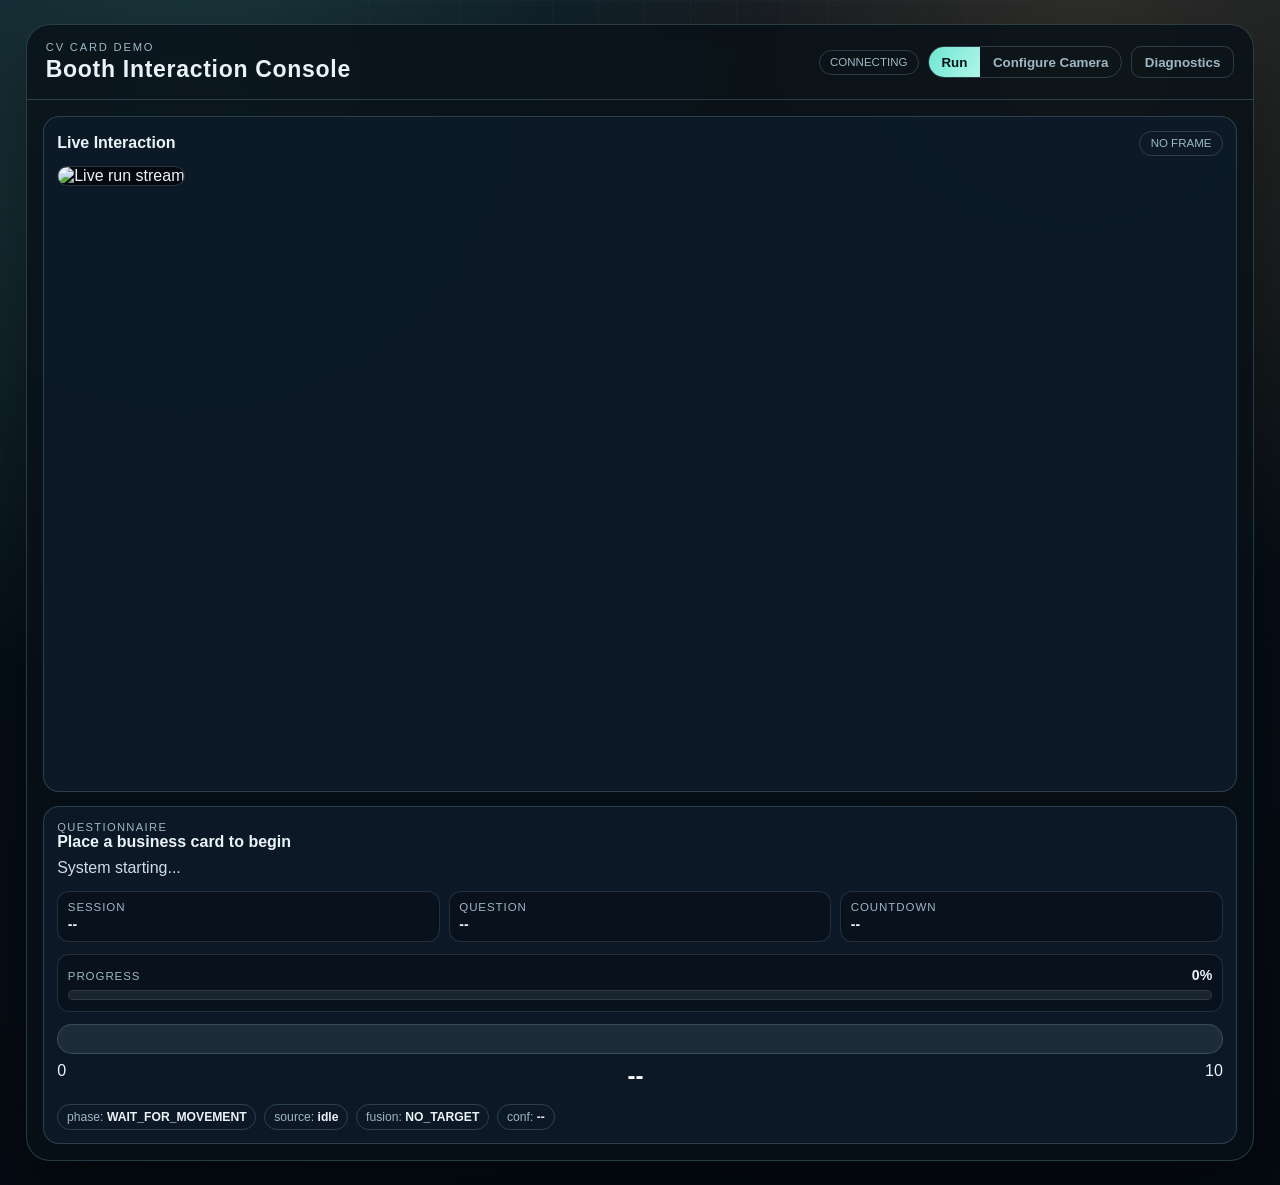
==== app/web/index.html @ 195da41e "Fix booth UI live streams" ====
<!DOCTYPE html>
<html lang="en">
<head>
  <meta charset="UTF-8" />
  <meta name="viewport" content="width=device-width, initial-scale=1.0" />
  <title>CV Card Demo</title>
  <link rel="stylesheet" href="styles.css" />
</head>
<body>
  <div class="atmo-grid"></div>
  <div class="shell">
    <header class="app-header">
      <div>
        <p class="eyebrow">CV Card Demo</p>
        <h1>Booth Interaction Console</h1>
      </div>
      <div class="header-actions">
        <div class="header-status" id="connection-pill">CONNECTING</div>
        <div class="mode-toggle" role="group" aria-label="Runtime mode">
          <button id="mode-run" class="mode-btn active" type="button">Run</button>
          <button id="mode-configure" class="mode-btn" type="button">Configure Camera</button>
        </div>
        <button id="toggle-diagnostics" class="diag-btn" type="button">Diagnostics</button>
      </div>
    </header>

    <main class="main-shell">
      <section id="run-view" class="panel run-layout">
        <article class="live-card">
          <div class="panel-head">
            <h2>Live Interaction</h2>
            <span id="run-frame-age" class="age-pill">no frame</span>
          </div>
          <div class="live-wrap">
            <img id="run-live-image" class="live-image" alt="Live run stream" />
            <div id="run-countdown-overlay" class="countdown-overlay hidden">
              <div id="run-countdown-value" class="countdown-value">--</div>
              <p id="run-countdown-title">Hold still</p>
            </div>
          </div>
        </article>

        <article class="question-card">
          <p class="section-label">Questionnaire</p>
          <h3 id="run-question-label">Place a business card to begin</h3>
          <p id="run-message" class="status-line">System starting...</p>

          <div class="session-meta">
            <div class="meta-item">
              <span>Session</span>
              <strong id="run-session-id">--</strong>
            </div>
            <div class="meta-item">
              <span>Question</span>
              <strong id="run-question-progress">--</strong>
            </div>
            <div class="meta-item">
              <span>Countdown</span>
              <strong id="run-countdown-inline">--</strong>
            </div>
          </div>

          <div class="question-progress">
            <div class="question-progress-head">
              <span>Progress</span>
              <strong id="run-progress-label">0%</strong>
            </div>
            <div class="question-progress-track">
              <div id="run-progress-fill" class="question-progress-fill"></div>
            </div>
          </div>

          <div class="score-meter">
            <div id="run-meter-fill" class="score-meter-fill"></div>
          </div>
          <div class="meter-scale">
            <span id="run-min-label">0</span>
            <span id="run-score-value">--</span>
            <span id="run-max-label">10</span>
          </div>

          <div class="pill-row">
            <span class="pill">phase: <strong id="pill-phase">WAIT_FOR_MOVEMENT</strong></span>
            <span class="pill">source: <strong id="pill-source">idle</strong></span>
            <span class="pill">fusion: <strong id="pill-fusion">NO_TARGET</strong></span>
            <span class="pill">conf: <strong id="pill-confidence">--</strong></span>
          </div>
        </article>
      </section>

      <section id="configure-view" class="panel configure-layout hidden">
        <article class="configure-controls">
          <div class="panel-head">
            <h2>Camera Settings</h2>
            <button id="refresh-camera-settings" class="btn ghost" type="button">Refresh</button>
          </div>
          <div id="camera-controls" class="controls-grid"></div>
          <div class="control-actions">
            <button id="apply-camera-settings" class="btn" type="button">Apply</button>
            <button id="restart-camera" class="btn warn" type="button">Restart Camera</button>
          </div>
          <p id="configure-result" class="result-line">No command sent yet.</p>
        </article>

        <article class="live-card">
          <div class="panel-head">
            <h2>Configure Preview</h2>
            <span id="configure-frame-age" class="age-pill">no frame</span>
          </div>
          <div class="live-wrap">
            <img id="configure-live-image" class="live-image" alt="Live configure stream" />
          </div>
        </article>
      </section>
    </main>

    <aside id="diagnostics-drawer" class="diagnostics hidden">
      <div id="diagnostics-summary" class="diagnostics-summary"></div>
      <ul id="diagnostics-timeline" class="diagnostics-timeline"></ul>
      <pre id="diagnostics-json" class="diagnostics-json"></pre>
    </aside>
  </div>
  <script type="module" src="app.js"></script>
</body>
</html>
---- app/web/styles.css ----
:root {
  --bg: #081017;
  --bg-soft: #0e1b29;
  --panel: rgba(8, 16, 23, 0.82);
  --panel-alt: rgba(14, 27, 41, 0.86);
  --line: rgba(137, 183, 199, 0.25);
  --text: #eaf3f8;
  --muted: #9db8c5;
  --accent: #6ee7d2;
  --accent-2: #f7be6d;
  --danger: #ff8e7a;
  --shadow: 0 28px 80px rgba(0, 0, 0, 0.48);
}

* {
  box-sizing: border-box;
}

body {
  margin: 0;
  min-height: 100vh;
  color: var(--text);
  font-family: "Sora", "Space Grotesk", "Aptos", "Segoe UI", sans-serif;
  background: radial-gradient(circle at 15% 10%, rgba(110, 231, 210, 0.18), transparent 38%),
    radial-gradient(circle at 85% 5%, rgba(247, 190, 109, 0.17), transparent 35%),
    linear-gradient(170deg, #0c1622, #061018 42%, #050b12);
}

.atmo-grid {
  position: fixed;
  inset: 0;
  pointer-events: none;
  background-image: linear-gradient(rgba(157, 184, 197, 0.05) 1px, transparent 1px),
    linear-gradient(90deg, rgba(157, 184, 197, 0.05) 1px, transparent 1px);
  background-size: 46px 46px;
  mask-image: radial-gradient(circle at center, black 35%, transparent 100%);
}

.shell {
  width: min(1460px, 96vw);
  margin: 1.5rem auto;
  border-radius: 24px;
  border: 1px solid var(--line);
  background: var(--panel);
  box-shadow: var(--shadow);
  backdrop-filter: blur(10px);
  overflow: hidden;
}

.app-header {
  display: flex;
  justify-content: space-between;
  align-items: center;
  gap: 1rem;
  padding: 1rem 1.2rem;
  border-bottom: 1px solid var(--line);
}

.eyebrow {
  margin: 0;
  text-transform: uppercase;
  letter-spacing: 0.16em;
  color: var(--muted);
  font-size: 0.7rem;
}

h1 {
  margin: 0.2rem 0 0;
  font-size: clamp(1.1rem, 1.8vw, 1.8rem);
  letter-spacing: 0.03em;
}

.header-actions {
  display: flex;
  align-items: center;
  gap: 0.55rem;
  flex-wrap: wrap;
  justify-content: flex-end;
}

.header-status,
.age-pill {
  padding: 0.35rem 0.65rem;
  border-radius: 999px;
  border: 1px solid var(--line);
  font-size: 0.72rem;
  color: var(--muted);
  text-transform: uppercase;
}

.header-status.ok {
  color: #95f4d9;
  border-color: rgba(110, 231, 210, 0.6);
  background: rgba(14, 57, 49, 0.45);
}

.header-status.warn {
  color: #ffd79c;
  border-color: rgba(247, 190, 109, 0.6);
  background: rgba(77, 54, 16, 0.4);
}

.header-status.error {
  color: #ffc0b3;
  border-color: rgba(255, 142, 122, 0.7);
  background: rgba(87, 28, 20, 0.42);
}

.age-pill.stale {
  color: var(--danger);
  border-color: rgba(255, 142, 122, 0.55);
}

.mode-toggle {
  display: flex;
  border: 1px solid var(--line);
  border-radius: 999px;
  overflow: hidden;
}

.mode-btn,
.diag-btn,
.btn {
  appearance: none;
  border: 0;
  background: transparent;
  color: var(--muted);
  cursor: pointer;
  padding: 0.45rem 0.8rem;
  font-weight: 600;
}

.mode-btn.active {
  color: #001018;
  background: linear-gradient(120deg, var(--accent), #b1f4e9);
}

.diag-btn,
.btn.ghost {
  border: 1px solid var(--line);
  border-radius: 10px;
}

.diag-btn.active {
  color: #04212a;
  border-color: rgba(110, 231, 210, 0.7);
  background: linear-gradient(130deg, rgba(110, 231, 210, 0.9), rgba(177, 244, 233, 0.95));
}

.btn {
  border-radius: 10px;
  border: 1px solid rgba(110, 231, 210, 0.4);
  background: linear-gradient(130deg, rgba(110, 231, 210, 0.3), rgba(247, 190, 109, 0.25));
  color: var(--text);
}

.btn.warn {
  border-color: rgba(255, 142, 122, 0.45);
  background: linear-gradient(130deg, rgba(255, 142, 122, 0.35), rgba(247, 190, 109, 0.18));
}

.main-shell {
  padding: 1rem;
}

.panel {
  display: block;
}

.run-layout {
  display: grid;
  grid-template-rows: minmax(420px, 2fr) minmax(220px, 1fr);
  gap: 0.9rem;
}

.configure-layout {
  display: grid;
  grid-template-columns: minmax(300px, 1fr) minmax(520px, 2fr);
  gap: 0.9rem;
}

.live-card,
.question-card,
.configure-controls {
  border: 1px solid var(--line);
  border-radius: 16px;
  background: var(--panel-alt);
  padding: 0.85rem;
}

.panel-head {
  display: flex;
  justify-content: space-between;
  align-items: center;
  gap: 0.5rem;
  margin-bottom: 0.6rem;
}

h2,
h3 {
  margin: 0;
  font-size: 1rem;
}

.live-wrap {
  position: relative;
  width: 100%;
  height: calc(100% - 36px);
  min-height: 300px;
}

.live-image {
  width: 100%;
  height: 100%;
  object-fit: cover;
  border-radius: 12px;
  border: 1px solid rgba(157, 184, 197, 0.25);
  background: #03090e;
}

.countdown-overlay {
  position: absolute;
  inset: 0;
  display: grid;
  place-content: center;
  gap: 0.3rem;
  text-align: center;
  background: radial-gradient(circle, rgba(110, 231, 210, 0.2), rgba(8, 16, 23, 0.65));
}

.countdown-value {
  font-size: clamp(2.2rem, 6vw, 5rem);
  font-weight: 700;
  letter-spacing: 0.06em;
  color: var(--accent-2);
  animation: pulse 0.9s ease-in-out infinite;
}

.section-label {
  margin: 0;
  color: var(--muted);
  text-transform: uppercase;
  letter-spacing: 0.12em;
  font-size: 0.7rem;
}

.status-line {
  margin: 0.5rem 0 0.9rem;
  color: #cfdee8;
}

.session-meta {
  display: grid;
  grid-template-columns: repeat(3, minmax(0, 1fr));
  gap: 0.55rem;
  margin-bottom: 0.75rem;
}

.meta-item,
.question-progress {
  border: 1px solid rgba(157, 184, 197, 0.18);
  border-radius: 12px;
  background: rgba(5, 11, 18, 0.42);
}

.meta-item {
  padding: 0.55rem 0.6rem;
  min-width: 0;
}

.meta-item span,
.question-progress-head span {
  display: block;
  color: var(--muted);
  font-size: 0.72rem;
  text-transform: uppercase;
  letter-spacing: 0.08em;
}

.meta-item strong,
.question-progress-head strong {
  display: block;
  margin-top: 0.2rem;
  font-size: 0.88rem;
  color: var(--text);
  overflow: hidden;
  text-overflow: ellipsis;
}

.question-progress {
  padding: 0.55rem 0.6rem 0.65rem;
  margin-bottom: 0.8rem;
}

.question-progress-head {
  display: flex;
  justify-content: space-between;
  gap: 0.5rem;
  align-items: baseline;
}

.question-progress-track {
  margin-top: 0.45rem;
  height: 10px;
  border-radius: 999px;
  overflow: hidden;
  background: rgba(157, 184, 197, 0.12);
  border: 1px solid rgba(157, 184, 197, 0.15);
}

.question-progress-fill {
  width: 0;
  height: 100%;
  background: linear-gradient(90deg, var(--accent-2), var(--accent));
  transition: width 160ms linear;
}

.score-meter {
  height: 30px;
  border-radius: 999px;
  overflow: hidden;
  border: 1px solid var(--line);
  background: rgba(157, 184, 197, 0.12);
}

.score-meter-fill {
  width: 0;
  height: 100%;
  background: linear-gradient(90deg, var(--accent), var(--accent-2));
  transition: width 120ms linear;
}

.meter-scale {
  display: flex;
  justify-content: space-between;
  margin-top: 0.45rem;
}

.meter-scale span:nth-child(2) {
  font-size: 1.5rem;
  font-weight: 700;
  color: #fff;
}

.pill-row {
  margin-top: 0.9rem;
  display: flex;
  gap: 0.5rem;
  flex-wrap: wrap;
}

.pill {
  border: 1px solid var(--line);
  border-radius: 999px;
  padding: 0.3rem 0.55rem;
  font-size: 0.76rem;
  color: var(--muted);
}

.pill strong {
  color: var(--text);
}

.controls-grid {
  display: grid;
  gap: 0.7rem;
  max-height: 52vh;
  overflow: auto;
  padding-right: 0.2rem;
}

.control-row {
  border: 1px solid var(--line);
  border-radius: 10px;
  padding: 0.55rem;
  background: rgba(5, 11, 18, 0.45);
}

.control-row-top,
.control-row-foot {
  display: flex;
  justify-content: space-between;
  font-size: 0.82rem;
}

.control-row-foot {
  color: var(--muted);
  margin-top: 0.3rem;
}

.control-row input[type="range"] {
  width: 100%;
  margin-top: 0.45rem;
}

.control-actions {
  margin-top: 0.8rem;
  display: flex;
  gap: 0.5rem;
  flex-wrap: wrap;
}

.result-line {
  margin: 0.75rem 0 0;
  color: var(--muted);
}

.diagnostics {
  border-top: 1px solid var(--line);
  background: rgba(3, 8, 13, 0.9);
  padding: 0.8rem;
  display: grid;
  gap: 0.65rem;
}

.diagnostics-summary {
  display: flex;
  gap: 0.45rem;
  flex-wrap: wrap;
}

.diag-chip {
  font-size: 0.74rem;
  color: var(--muted);
  border: 1px solid var(--line);
  border-radius: 999px;
  padding: 0.25rem 0.5rem;
}

.diagnostics-timeline {
  margin: 0;
  padding: 0;
  list-style: none;
  max-height: 160px;
  overflow: auto;
  display: grid;
  gap: 0.3rem;
  font-size: 0.78rem;
}

.diagnostics-json {
  margin: 0;
  max-height: 260px;
  overflow: auto;
  padding: 0.7rem;
  border: 1px solid var(--line);
  border-radius: 10px;
  background: rgba(2, 6, 10, 0.75);
  font-size: 0.72rem;
}

.hidden {
  display: none;
}

@keyframes pulse {
  0%,
  100% {
    transform: scale(1);
    opacity: 1;
  }
  50% {
    transform: scale(1.08);
    opacity: 0.85;
  }
}

@media (max-width: 1024px) {
  .configure-layout {
    grid-template-columns: 1fr;
  }

  .run-layout {
    grid-template-rows: minmax(300px, 1fr) auto;
  }
}

@media (max-width: 720px) {
  .shell {
    width: 99vw;
    margin: 0.4rem auto;
  }

  .app-header {
    flex-direction: column;
    align-items: flex-start;
  }

  .session-meta {
    grid-template-columns: 1fr;
  }

  .header-actions {
    width: 100%;
    justify-content: flex-start;
  }

  .live-wrap {
    min-height: 220px;
  }
}
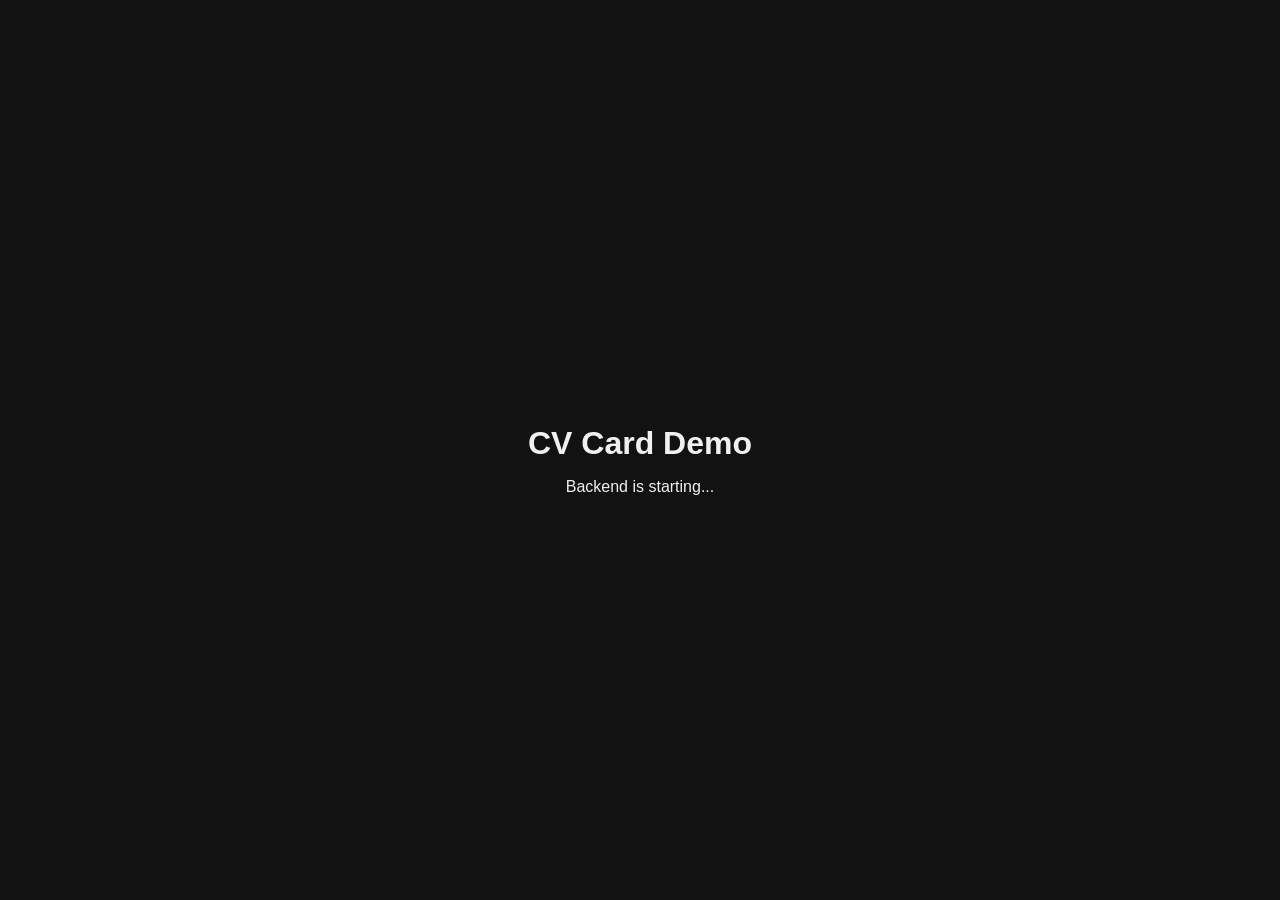
==== commit 9019aa71: "feat: initial boot and init_cam implementation with basic repo setup" ====
--- a/app/web/index.html
+++ b/app/web/index.html
@@ -7,119 +7,10 @@
   <link rel="stylesheet" href="styles.css" />
 </head>
 <body>
-  <div class="atmo-grid"></div>
-  <div class="shell">
-    <header class="app-header">
-      <div>
-        <p class="eyebrow">CV Card Demo</p>
-        <h1>Booth Interaction Console</h1>
-      </div>
-      <div class="header-actions">
-        <div class="header-status" id="connection-pill">CONNECTING</div>
-        <div class="mode-toggle" role="group" aria-label="Runtime mode">
-          <button id="mode-run" class="mode-btn active" type="button">Run</button>
-          <button id="mode-configure" class="mode-btn" type="button">Configure Camera</button>
-        </div>
-        <button id="toggle-diagnostics" class="diag-btn" type="button">Diagnostics</button>
-      </div>
-    </header>
-
-    <main class="main-shell">
-      <section id="run-view" class="panel run-layout">
-        <article class="live-card">
-          <div class="panel-head">
-            <h2>Live Interaction</h2>
-            <span id="run-frame-age" class="age-pill">no frame</span>
-          </div>
-          <div class="live-wrap">
-            <img id="run-live-image" class="live-image" alt="Live run stream" />
-            <div id="run-countdown-overlay" class="countdown-overlay hidden">
-              <div id="run-countdown-value" class="countdown-value">--</div>
-              <p id="run-countdown-title">Hold still</p>
-            </div>
-          </div>
-        </article>
-
-        <article class="question-card">
-          <p class="section-label">Questionnaire</p>
-          <h3 id="run-question-label">Place a business card to begin</h3>
-          <p id="run-message" class="status-line">System starting...</p>
-
-          <div class="session-meta">
-            <div class="meta-item">
-              <span>Session</span>
-              <strong id="run-session-id">--</strong>
-            </div>
-            <div class="meta-item">
-              <span>Question</span>
-              <strong id="run-question-progress">--</strong>
-            </div>
-            <div class="meta-item">
-              <span>Countdown</span>
-              <strong id="run-countdown-inline">--</strong>
-            </div>
-          </div>
-
-          <div class="question-progress">
-            <div class="question-progress-head">
-              <span>Progress</span>
-              <strong id="run-progress-label">0%</strong>
-            </div>
-            <div class="question-progress-track">
-              <div id="run-progress-fill" class="question-progress-fill"></div>
-            </div>
-          </div>
-
-          <div class="score-meter">
-            <div id="run-meter-fill" class="score-meter-fill"></div>
-          </div>
-          <div class="meter-scale">
-            <span id="run-min-label">0</span>
-            <span id="run-score-value">--</span>
-            <span id="run-max-label">10</span>
-          </div>
-
-          <div class="pill-row">
-            <span class="pill">phase: <strong id="pill-phase">WAIT_FOR_MOVEMENT</strong></span>
-            <span class="pill">source: <strong id="pill-source">idle</strong></span>
-            <span class="pill">fusion: <strong id="pill-fusion">NO_TARGET</strong></span>
-            <span class="pill">conf: <strong id="pill-confidence">--</strong></span>
-          </div>
-        </article>
-      </section>
-
-      <section id="configure-view" class="panel configure-layout hidden">
-        <article class="configure-controls">
-          <div class="panel-head">
-            <h2>Camera Settings</h2>
-            <button id="refresh-camera-settings" class="btn ghost" type="button">Refresh</button>
-          </div>
-          <div id="camera-controls" class="controls-grid"></div>
-          <div class="control-actions">
-            <button id="apply-camera-settings" class="btn" type="button">Apply</button>
-            <button id="restart-camera" class="btn warn" type="button">Restart Camera</button>
-          </div>
-          <p id="configure-result" class="result-line">No command sent yet.</p>
-        </article>
-
-        <article class="live-card">
-          <div class="panel-head">
-            <h2>Configure Preview</h2>
-            <span id="configure-frame-age" class="age-pill">no frame</span>
-          </div>
-          <div class="live-wrap">
-            <img id="configure-live-image" class="live-image" alt="Live configure stream" />
-          </div>
-        </article>
-      </section>
-    </main>
-
-    <aside id="diagnostics-drawer" class="diagnostics hidden">
-      <div id="diagnostics-summary" class="diagnostics-summary"></div>
-      <ul id="diagnostics-timeline" class="diagnostics-timeline"></ul>
-      <pre id="diagnostics-json" class="diagnostics-json"></pre>
-    </aside>
+  <div class="page">
+    <h1>CV Card Demo</h1>
+    <div id="status">Starting...</div>
   </div>
-  <script type="module" src="app.js"></script>
+  <script src="app.js"></script>
 </body>
 </html>
--- a/app/web/styles.css
+++ b/app/web/styles.css
@@ -1,501 +1,19 @@
-:root {
-  --bg: #081017;
-  --bg-soft: #0e1b29;
-  --panel: rgba(8, 16, 23, 0.82);
-  --panel-alt: rgba(14, 27, 41, 0.86);
-  --line: rgba(137, 183, 199, 0.25);
-  --text: #eaf3f8;
-  --muted: #9db8c5;
-  --accent: #6ee7d2;
-  --accent-2: #f7be6d;
-  --danger: #ff8e7a;
-  --shadow: 0 28px 80px rgba(0, 0, 0, 0.48);
+body {
+  margin: 0;
+  font-family: Arial, sans-serif;
+  background: #121212;
+  color: #f0f0f0;
 }
 
-* {
-  box-sizing: border-box;
-}
-
-body {
-  margin: 0;
-  min-height: 100vh;
-  color: var(--text);
-  font-family: "Sora", "Space Grotesk", "Aptos", "Segoe UI", sans-serif;
-  background: radial-gradient(circle at 15% 10%, rgba(110, 231, 210, 0.18), transparent 38%),
-    radial-gradient(circle at 85% 5%, rgba(247, 190, 109, 0.17), transparent 35%),
-    linear-gradient(170deg, #0c1622, #061018 42%, #050b12);
-}
-
-.atmo-grid {
-  position: fixed;
-  inset: 0;
-  pointer-events: none;
-  background-image: linear-gradient(rgba(157, 184, 197, 0.05) 1px, transparent 1px),
-    linear-gradient(90deg, rgba(157, 184, 197, 0.05) 1px, transparent 1px);
-  background-size: 46px 46px;
-  mask-image: radial-gradient(circle at center, black 35%, transparent 100%);
-}
-
-.shell {
-  width: min(1460px, 96vw);
-  margin: 1.5rem auto;
-  border-radius: 24px;
-  border: 1px solid var(--line);
-  background: var(--panel);
-  box-shadow: var(--shadow);
-  backdrop-filter: blur(10px);
-  overflow: hidden;
-}
-
-.app-header {
+.page {
   display: flex;
-  justify-content: space-between;
+  flex-direction: column;
   align-items: center;
-  gap: 1rem;
-  padding: 1rem 1.2rem;
-  border-bottom: 1px solid var(--line);
-}
-
-.eyebrow {
-  margin: 0;
-  text-transform: uppercase;
-  letter-spacing: 0.16em;
-  color: var(--muted);
-  font-size: 0.7rem;
+  justify-content: center;
+  height: 100vh;
+  text-align: center;
 }
 
 h1 {
-  margin: 0.2rem 0 0;
-  font-size: clamp(1.1rem, 1.8vw, 1.8rem);
-  letter-spacing: 0.03em;
+  margin-bottom: 1rem;
 }
-
-.header-actions {
-  display: flex;
-  align-items: center;
-  gap: 0.55rem;
-  flex-wrap: wrap;
-  justify-content: flex-end;
-}
-
-.header-status,
-.age-pill {
-  padding: 0.35rem 0.65rem;
-  border-radius: 999px;
-  border: 1px solid var(--line);
-  font-size: 0.72rem;
-  color: var(--muted);
-  text-transform: uppercase;
-}
-
-.header-status.ok {
-  color: #95f4d9;
-  border-color: rgba(110, 231, 210, 0.6);
-  background: rgba(14, 57, 49, 0.45);
-}
-
-.header-status.warn {
-  color: #ffd79c;
-  border-color: rgba(247, 190, 109, 0.6);
-  background: rgba(77, 54, 16, 0.4);
-}
-
-.header-status.error {
-  color: #ffc0b3;
-  border-color: rgba(255, 142, 122, 0.7);
-  background: rgba(87, 28, 20, 0.42);
-}
-
-.age-pill.stale {
-  color: var(--danger);
-  border-color: rgba(255, 142, 122, 0.55);
-}
-
-.mode-toggle {
-  display: flex;
-  border: 1px solid var(--line);
-  border-radius: 999px;
-  overflow: hidden;
-}
-
-.mode-btn,
-.diag-btn,
-.btn {
-  appearance: none;
-  border: 0;
-  background: transparent;
-  color: var(--muted);
-  cursor: pointer;
-  padding: 0.45rem 0.8rem;
-  font-weight: 600;
-}
-
-.mode-btn.active {
-  color: #001018;
-  background: linear-gradient(120deg, var(--accent), #b1f4e9);
-}
-
-.diag-btn,
-.btn.ghost {
-  border: 1px solid var(--line);
-  border-radius: 10px;
-}
-
-.diag-btn.active {
-  color: #04212a;
-  border-color: rgba(110, 231, 210, 0.7);
-  background: linear-gradient(130deg, rgba(110, 231, 210, 0.9), rgba(177, 244, 233, 0.95));
-}
-
-.btn {
-  border-radius: 10px;
-  border: 1px solid rgba(110, 231, 210, 0.4);
-  background: linear-gradient(130deg, rgba(110, 231, 210, 0.3), rgba(247, 190, 109, 0.25));
-  color: var(--text);
-}
-
-.btn.warn {
-  border-color: rgba(255, 142, 122, 0.45);
-  background: linear-gradient(130deg, rgba(255, 142, 122, 0.35), rgba(247, 190, 109, 0.18));
-}
-
-.main-shell {
-  padding: 1rem;
-}
-
-.panel {
-  display: block;
-}
-
-.run-layout {
-  display: grid;
-  grid-template-rows: minmax(420px, 2fr) minmax(220px, 1fr);
-  gap: 0.9rem;
-}
-
-.configure-layout {
-  display: grid;
-  grid-template-columns: minmax(300px, 1fr) minmax(520px, 2fr);
-  gap: 0.9rem;
-}
-
-.live-card,
-.question-card,
-.configure-controls {
-  border: 1px solid var(--line);
-  border-radius: 16px;
-  background: var(--panel-alt);
-  padding: 0.85rem;
-}
-
-.panel-head {
-  display: flex;
-  justify-content: space-between;
-  align-items: center;
-  gap: 0.5rem;
-  margin-bottom: 0.6rem;
-}
-
-h2,
-h3 {
-  margin: 0;
-  font-size: 1rem;
-}
-
-.live-wrap {
-  position: relative;
-  width: 100%;
-  height: calc(100% - 36px);
-  min-height: 300px;
-}
-
-.live-image {
-  width: 100%;
-  height: 100%;
-  object-fit: cover;
-  border-radius: 12px;
-  border: 1px solid rgba(157, 184, 197, 0.25);
-  background: #03090e;
-}
-
-.countdown-overlay {
-  position: absolute;
-  inset: 0;
-  display: grid;
-  place-content: center;
-  gap: 0.3rem;
-  text-align: center;
-  background: radial-gradient(circle, rgba(110, 231, 210, 0.2), rgba(8, 16, 23, 0.65));
-}
-
-.countdown-value {
-  font-size: clamp(2.2rem, 6vw, 5rem);
-  font-weight: 700;
-  letter-spacing: 0.06em;
-  color: var(--accent-2);
-  animation: pulse 0.9s ease-in-out infinite;
-}
-
-.section-label {
-  margin: 0;
-  color: var(--muted);
-  text-transform: uppercase;
-  letter-spacing: 0.12em;
-  font-size: 0.7rem;
-}
-
-.status-line {
-  margin: 0.5rem 0 0.9rem;
-  color: #cfdee8;
-}
-
-.session-meta {
-  display: grid;
-  grid-template-columns: repeat(3, minmax(0, 1fr));
-  gap: 0.55rem;
-  margin-bottom: 0.75rem;
-}
-
-.meta-item,
-.question-progress {
-  border: 1px solid rgba(157, 184, 197, 0.18);
-  border-radius: 12px;
-  background: rgba(5, 11, 18, 0.42);
-}
-
-.meta-item {
-  padding: 0.55rem 0.6rem;
-  min-width: 0;
-}
-
-.meta-item span,
-.question-progress-head span {
-  display: block;
-  color: var(--muted);
-  font-size: 0.72rem;
-  text-transform: uppercase;
-  letter-spacing: 0.08em;
-}
-
-.meta-item strong,
-.question-progress-head strong {
-  display: block;
-  margin-top: 0.2rem;
-  font-size: 0.88rem;
-  color: var(--text);
-  overflow: hidden;
-  text-overflow: ellipsis;
-}
-
-.question-progress {
-  padding: 0.55rem 0.6rem 0.65rem;
-  margin-bottom: 0.8rem;
-}
-
-.question-progress-head {
-  display: flex;
-  justify-content: space-between;
-  gap: 0.5rem;
-  align-items: baseline;
-}
-
-.question-progress-track {
-  margin-top: 0.45rem;
-  height: 10px;
-  border-radius: 999px;
-  overflow: hidden;
-  background: rgba(157, 184, 197, 0.12);
-  border: 1px solid rgba(157, 184, 197, 0.15);
-}
-
-.question-progress-fill {
-  width: 0;
-  height: 100%;
-  background: linear-gradient(90deg, var(--accent-2), var(--accent));
-  transition: width 160ms linear;
-}
-
-.score-meter {
-  height: 30px;
-  border-radius: 999px;
-  overflow: hidden;
-  border: 1px solid var(--line);
-  background: rgba(157, 184, 197, 0.12);
-}
-
-.score-meter-fill {
-  width: 0;
-  height: 100%;
-  background: linear-gradient(90deg, var(--accent), var(--accent-2));
-  transition: width 120ms linear;
-}
-
-.meter-scale {
-  display: flex;
-  justify-content: space-between;
-  margin-top: 0.45rem;
-}
-
-.meter-scale span:nth-child(2) {
-  font-size: 1.5rem;
-  font-weight: 700;
-  color: #fff;
-}
-
-.pill-row {
-  margin-top: 0.9rem;
-  display: flex;
-  gap: 0.5rem;
-  flex-wrap: wrap;
-}
-
-.pill {
-  border: 1px solid var(--line);
-  border-radius: 999px;
-  padding: 0.3rem 0.55rem;
-  font-size: 0.76rem;
-  color: var(--muted);
-}
-
-.pill strong {
-  color: var(--text);
-}
-
-.controls-grid {
-  display: grid;
-  gap: 0.7rem;
-  max-height: 52vh;
-  overflow: auto;
-  padding-right: 0.2rem;
-}
-
-.control-row {
-  border: 1px solid var(--line);
-  border-radius: 10px;
-  padding: 0.55rem;
-  background: rgba(5, 11, 18, 0.45);
-}
-
-.control-row-top,
-.control-row-foot {
-  display: flex;
-  justify-content: space-between;
-  font-size: 0.82rem;
-}
-
-.control-row-foot {
-  color: var(--muted);
-  margin-top: 0.3rem;
-}
-
-.control-row input[type="range"] {
-  width: 100%;
-  margin-top: 0.45rem;
-}
-
-.control-actions {
-  margin-top: 0.8rem;
-  display: flex;
-  gap: 0.5rem;
-  flex-wrap: wrap;
-}
-
-.result-line {
-  margin: 0.75rem 0 0;
-  color: var(--muted);
-}
-
-.diagnostics {
-  border-top: 1px solid var(--line);
-  background: rgba(3, 8, 13, 0.9);
-  padding: 0.8rem;
-  display: grid;
-  gap: 0.65rem;
-}
-
-.diagnostics-summary {
-  display: flex;
-  gap: 0.45rem;
-  flex-wrap: wrap;
-}
-
-.diag-chip {
-  font-size: 0.74rem;
-  color: var(--muted);
-  border: 1px solid var(--line);
-  border-radius: 999px;
-  padding: 0.25rem 0.5rem;
-}
-
-.diagnostics-timeline {
-  margin: 0;
-  padding: 0;
-  list-style: none;
-  max-height: 160px;
-  overflow: auto;
-  display: grid;
-  gap: 0.3rem;
-  font-size: 0.78rem;
-}
-
-.diagnostics-json {
-  margin: 0;
-  max-height: 260px;
-  overflow: auto;
-  padding: 0.7rem;
-  border: 1px solid var(--line);
-  border-radius: 10px;
-  background: rgba(2, 6, 10, 0.75);
-  font-size: 0.72rem;
-}
-
-.hidden {
-  display: none;
-}
-
-@keyframes pulse {
-  0%,
-  100% {
-    transform: scale(1);
-    opacity: 1;
-  }
-  50% {
-    transform: scale(1.08);
-    opacity: 0.85;
-  }
-}
-
-@media (max-width: 1024px) {
-  .configure-layout {
-    grid-template-columns: 1fr;
-  }
-
-  .run-layout {
-    grid-template-rows: minmax(300px, 1fr) auto;
-  }
-}
-
-@media (max-width: 720px) {
-  .shell {
-    width: 99vw;
-    margin: 0.4rem auto;
-  }
-
-  .app-header {
-    flex-direction: column;
-    align-items: flex-start;
-  }
-
-  .session-meta {
-    grid-template-columns: 1fr;
-  }
-
-  .header-actions {
-    width: 100%;
-    justify-content: flex-start;
-  }
-
-  .live-wrap {
-    min-height: 220px;
-  }
-}
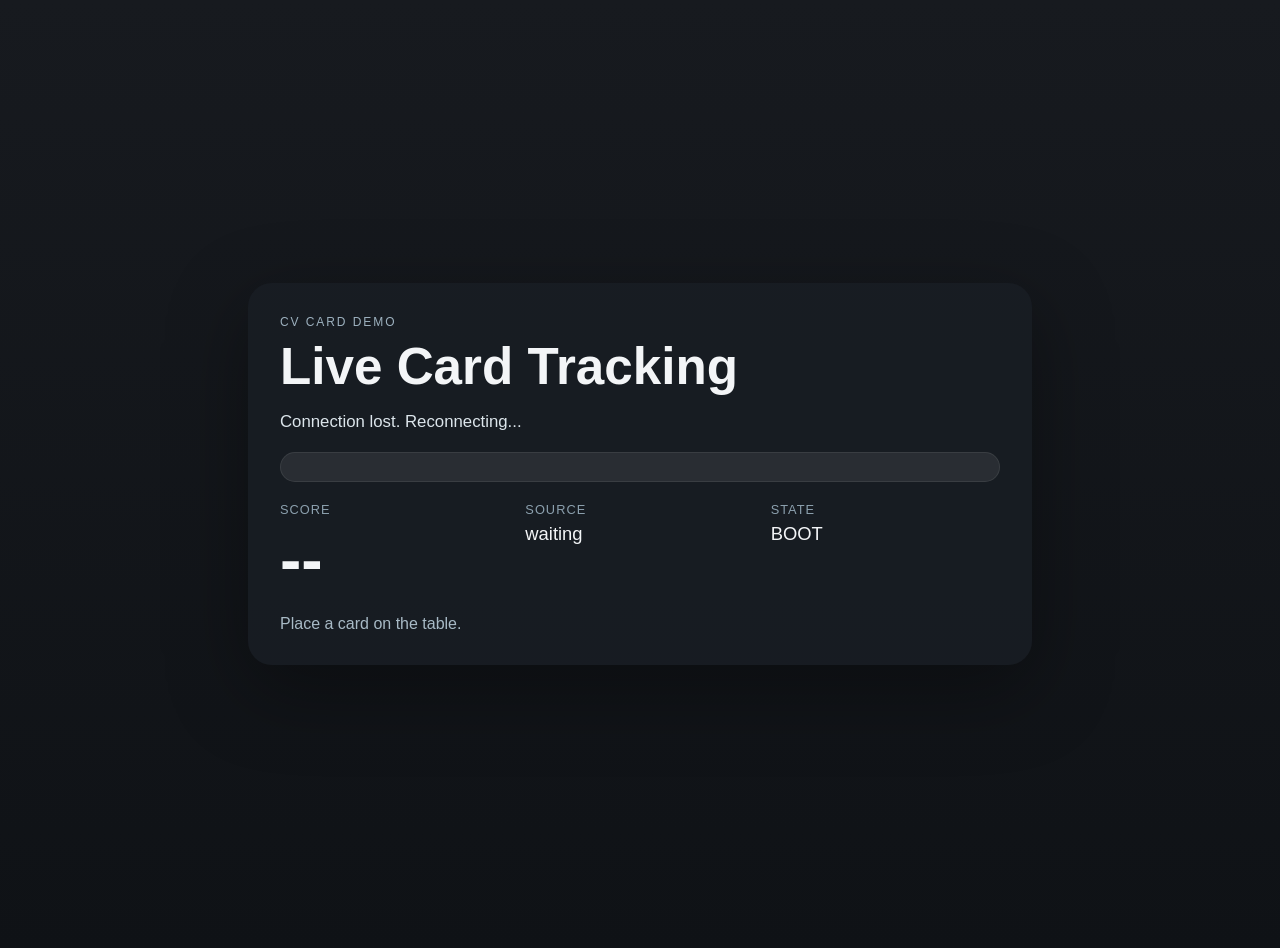
==== commit db0f416e: "Add tracking diagnostics and live score UI" ====
--- a/app/web/index.html
+++ b/app/web/index.html
@@ -8,8 +8,29 @@
 </head>
 <body>
   <div class="page">
-    <h1>CV Card Demo</h1>
-    <div id="status">Starting...</div>
+    <div class="panel">
+      <p class="eyebrow">CV Card Demo</p>
+      <h1>Live Card Tracking</h1>
+      <div id="status" class="status">System starting...</div>
+      <div class="meter" aria-label="Live score">
+        <div id="meter-fill" class="meter-fill"></div>
+      </div>
+      <div class="score-row">
+        <div>
+          <div class="label">Score</div>
+          <div id="score-value" class="score-value">--</div>
+        </div>
+        <div>
+          <div class="label">Source</div>
+          <div id="source-value" class="detail-value">waiting</div>
+        </div>
+        <div>
+          <div class="label">State</div>
+          <div id="state-value" class="detail-value">BOOT</div>
+        </div>
+      </div>
+      <div id="detail-line" class="detail-line">No score yet.</div>
+    </div>
   </div>
   <script src="app.js"></script>
 </body>
--- a/app/web/styles.css
+++ b/app/web/styles.css
@@ -1,19 +1,96 @@
 body {
   margin: 0;
-  font-family: Arial, sans-serif;
-  background: #121212;
-  color: #f0f0f0;
+  font-family: "Segoe UI", sans-serif;
+  background: linear-gradient(180deg, #171a1f 0%, #0f1216 100%);
+  color: #f3f5f7;
 }
 
 .page {
   display: flex;
-  flex-direction: column;
   align-items: center;
   justify-content: center;
   height: 100vh;
-  text-align: center;
+  padding: 24px;
+}
+
+.panel {
+  width: min(720px, 100%);
+  padding: 32px;
+  border-radius: 24px;
+  background: rgba(24, 29, 36, 0.88);
+  box-shadow: 0 24px 80px rgba(0, 0, 0, 0.35);
+}
+
+.eyebrow {
+  margin: 0 0 8px;
+  text-transform: uppercase;
+  letter-spacing: 0.16em;
+  font-size: 0.75rem;
+  color: #9db1bf;
 }
 
 h1 {
-  margin-bottom: 1rem;
+  margin: 0 0 16px;
+  font-size: clamp(2rem, 4vw, 3.2rem);
 }
+
+.status {
+  margin-bottom: 20px;
+  font-size: 1.05rem;
+  color: #dce5eb;
+}
+
+.meter {
+  height: 28px;
+  border-radius: 999px;
+  overflow: hidden;
+  background: rgba(255, 255, 255, 0.08);
+  border: 1px solid rgba(255, 255, 255, 0.08);
+}
+
+.meter-fill {
+  width: 0%;
+  height: 100%;
+  background: linear-gradient(90deg, #5aa9e6 0%, #8de969 100%);
+  transition: width 120ms linear, opacity 120ms linear;
+  opacity: 0.2;
+}
+
+.score-row {
+  display: grid;
+  grid-template-columns: repeat(3, minmax(0, 1fr));
+  gap: 16px;
+  margin-top: 20px;
+}
+
+.label {
+  margin-bottom: 6px;
+  font-size: 0.8rem;
+  text-transform: uppercase;
+  letter-spacing: 0.08em;
+  color: #8ca0ae;
+}
+
+.score-value {
+  font-size: clamp(2.4rem, 6vw, 4rem);
+  font-weight: 700;
+}
+
+.detail-value {
+  font-size: 1.15rem;
+}
+
+.detail-line {
+  margin-top: 18px;
+  color: #a8bac6;
+}
+
+@media (max-width: 640px) {
+  .panel {
+    padding: 24px;
+  }
+
+  .score-row {
+    grid-template-columns: 1fr;
+  }
+}
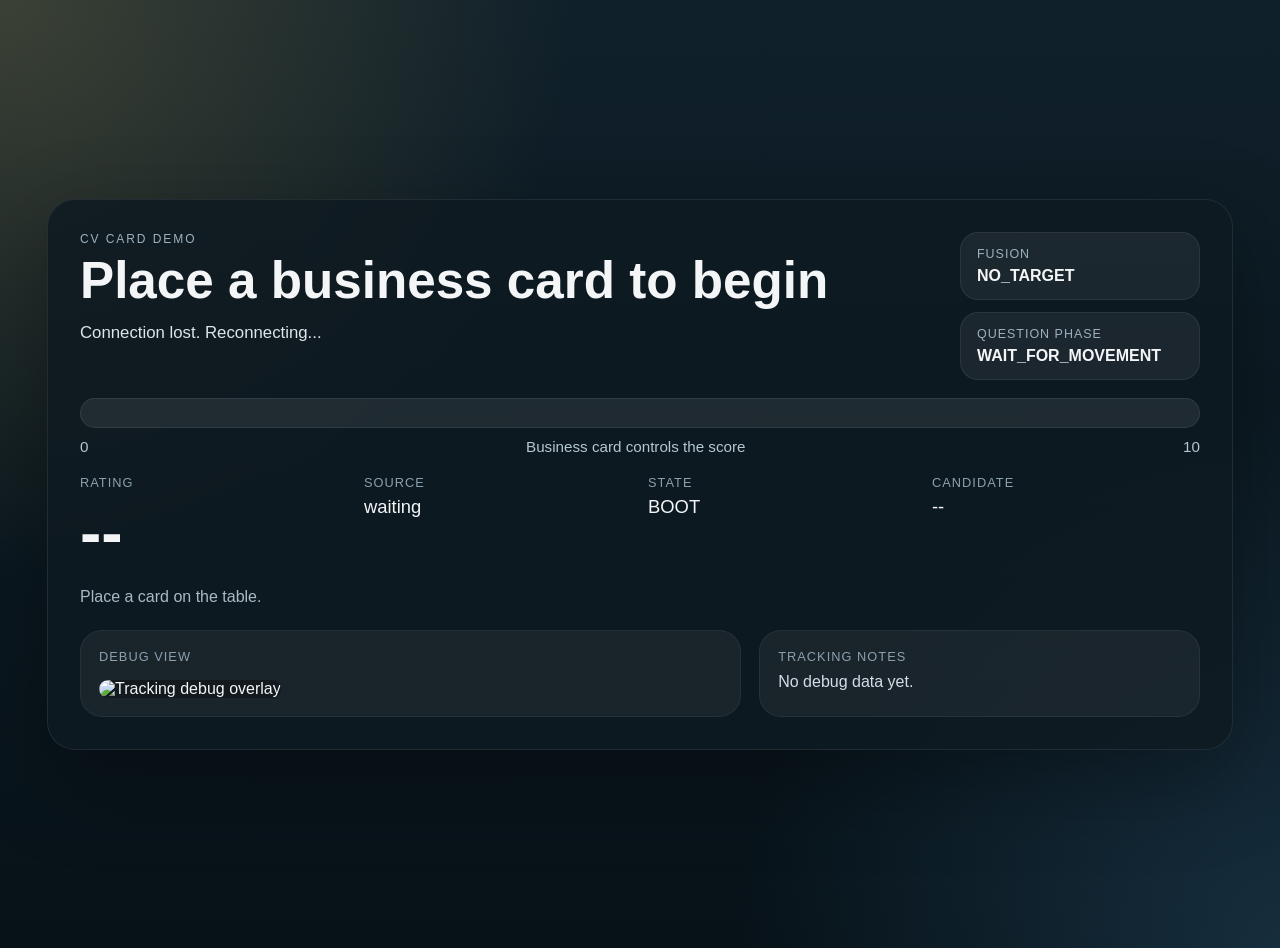
==== commit 29cb9dad: "feat: Improve services and state machine interplay. fix: Logical errors and flaws within services.  " ====
--- a/app/web/index.html
+++ b/app/web/index.html
@@ -9,15 +9,38 @@
 <body>
   <div class="page">
     <div class="panel">
-      <p class="eyebrow">CV Card Demo</p>
-      <h1>Live Card Tracking</h1>
-      <div id="status" class="status">System starting...</div>
-      <div class="meter" aria-label="Live score">
-        <div id="meter-fill" class="meter-fill"></div>
+      <div class="hero-row">
+        <div>
+          <p class="eyebrow">CV Card Demo</p>
+          <h1 id="question-label">Place a business card to begin</h1>
+          <div id="status" class="status">System starting...</div>
+        </div>
+        <div class="badge-stack">
+          <div class="badge">
+            <span class="badge-label">Fusion</span>
+            <strong id="fusion-value">NO_TARGET</strong>
+          </div>
+          <div class="badge">
+            <span class="badge-label">Question Phase</span>
+            <strong id="phase-value">WAIT_FOR_MOVEMENT</strong>
+          </div>
+        </div>
       </div>
+
+      <div class="meter-shell">
+        <div class="meter" aria-label="Live score">
+          <div id="meter-fill" class="meter-fill"></div>
+        </div>
+        <div class="scale-row">
+          <span id="min-label">0</span>
+          <span>Business card controls the score</span>
+          <span id="max-label">10</span>
+        </div>
+      </div>
+
       <div class="score-row">
         <div>
-          <div class="label">Score</div>
+          <div class="label">Rating</div>
           <div id="score-value" class="score-value">--</div>
         </div>
         <div>
@@ -28,8 +51,29 @@
           <div class="label">State</div>
           <div id="state-value" class="detail-value">BOOT</div>
         </div>
+        <div>
+          <div class="label">Candidate</div>
+          <div id="candidate-value" class="detail-value">--</div>
+        </div>
       </div>
+
+      <div id="countdown-panel" class="countdown-panel hidden">
+        <div class="label">Snapshot Countdown</div>
+        <div id="countdown-value" class="countdown-value">3</div>
+      </div>
+
       <div id="detail-line" class="detail-line">No score yet.</div>
+
+      <div class="debug-grid">
+        <div class="debug-card">
+          <div class="label">Debug View</div>
+          <img id="debug-frame" class="debug-frame" alt="Tracking debug overlay" />
+        </div>
+        <div class="debug-card">
+          <div class="label">Tracking Notes</div>
+          <div id="debug-line" class="debug-line">No debug data yet.</div>
+        </div>
+      </div>
     </div>
   </div>
   <script src="app.js"></script>
--- a/app/web/styles.css
+++ b/app/web/styles.css
@@ -1,7 +1,10 @@
 body {
   margin: 0;
-  font-family: "Segoe UI", sans-serif;
-  background: linear-gradient(180deg, #171a1f 0%, #0f1216 100%);
+  font-family: "Bahnschrift", "Aptos", "Segoe UI", sans-serif;
+  background:
+    radial-gradient(circle at top left, rgba(255, 214, 102, 0.18), transparent 36%),
+    radial-gradient(circle at bottom right, rgba(90, 169, 230, 0.18), transparent 34%),
+    linear-gradient(180deg, #10202a 0%, #071218 100%);
   color: #f3f5f7;
 }
 
@@ -9,16 +12,17 @@
   display: flex;
   align-items: center;
   justify-content: center;
-  height: 100vh;
+  min-height: 100vh;
   padding: 24px;
 }
 
 .panel {
-  width: min(720px, 100%);
+  width: min(1120px, 100%);
   padding: 32px;
-  border-radius: 24px;
-  background: rgba(24, 29, 36, 0.88);
-  box-shadow: 0 24px 80px rgba(0, 0, 0, 0.35);
+  border-radius: 28px;
+  background: rgba(14, 26, 33, 0.86);
+  border: 1px solid rgba(255, 255, 255, 0.08);
+  box-shadow: 0 30px 90px rgba(0, 0, 0, 0.32);
 }
 
 .eyebrow {
@@ -31,13 +35,48 @@
 
 h1 {
   margin: 0 0 16px;
-  font-size: clamp(2rem, 4vw, 3.2rem);
+  font-size: clamp(2rem, 4vw, 3.6rem);
+  line-height: 1.05;
 }
 
 .status {
   margin-bottom: 20px;
   font-size: 1.05rem;
   color: #dce5eb;
+  max-width: 42rem;
+}
+
+.hero-row {
+  display: flex;
+  align-items: flex-start;
+  justify-content: space-between;
+  gap: 24px;
+}
+
+.badge-stack {
+  display: grid;
+  gap: 12px;
+  min-width: 240px;
+}
+
+.badge {
+  padding: 14px 16px;
+  border-radius: 18px;
+  background: rgba(255, 255, 255, 0.06);
+  border: 1px solid rgba(255, 255, 255, 0.07);
+}
+
+.badge-label {
+  display: block;
+  margin-bottom: 6px;
+  font-size: 0.78rem;
+  text-transform: uppercase;
+  letter-spacing: 0.08em;
+  color: #9db1bf;
+}
+
+.meter-shell {
+  margin-top: 18px;
 }
 
 .meter {
@@ -51,14 +90,23 @@
 .meter-fill {
   width: 0%;
   height: 100%;
-  background: linear-gradient(90deg, #5aa9e6 0%, #8de969 100%);
+  background: linear-gradient(90deg, #ffd166 0%, #5aa9e6 48%, #6fe3c1 100%);
   transition: width 120ms linear, opacity 120ms linear;
   opacity: 0.2;
 }
 
+.scale-row {
+  display: flex;
+  justify-content: space-between;
+  gap: 12px;
+  margin-top: 10px;
+  color: #b5c7d1;
+  font-size: 0.95rem;
+}
+
 .score-row {
   display: grid;
-  grid-template-columns: repeat(3, minmax(0, 1fr));
+  grid-template-columns: repeat(4, minmax(0, 1fr));
   gap: 16px;
   margin-top: 20px;
 }
@@ -85,12 +133,70 @@
   color: #a8bac6;
 }
 
+.countdown-panel {
+  margin-top: 20px;
+  padding: 18px 20px;
+  border-radius: 20px;
+  background: linear-gradient(135deg, rgba(255, 209, 102, 0.14), rgba(255, 255, 255, 0.03));
+  border: 1px solid rgba(255, 209, 102, 0.22);
+}
+
+.countdown-value {
+  font-size: 3rem;
+  font-weight: 700;
+}
+
+.hidden {
+  display: none;
+}
+
+.debug-grid {
+  display: grid;
+  grid-template-columns: minmax(0, 1.2fr) minmax(280px, 0.8fr);
+  gap: 18px;
+  margin-top: 24px;
+}
+
+.debug-card {
+  padding: 18px;
+  border-radius: 22px;
+  background: rgba(255, 255, 255, 0.05);
+  border: 1px solid rgba(255, 255, 255, 0.06);
+}
+
+.debug-frame {
+  width: 100%;
+  aspect-ratio: 16 / 9;
+  object-fit: cover;
+  border-radius: 16px;
+  background: rgba(0, 0, 0, 0.28);
+  margin-top: 10px;
+}
+
+.debug-line {
+  color: #d3dee5;
+  line-height: 1.5;
+}
+
 @media (max-width: 640px) {
   .panel {
     padding: 24px;
   }
 
+  .hero-row {
+    flex-direction: column;
+  }
+
+  .badge-stack {
+    width: 100%;
+    min-width: 0;
+  }
+
   .score-row {
     grid-template-columns: 1fr;
   }
-}
+
+  .debug-grid {
+    grid-template-columns: 1fr;
+  }
+}
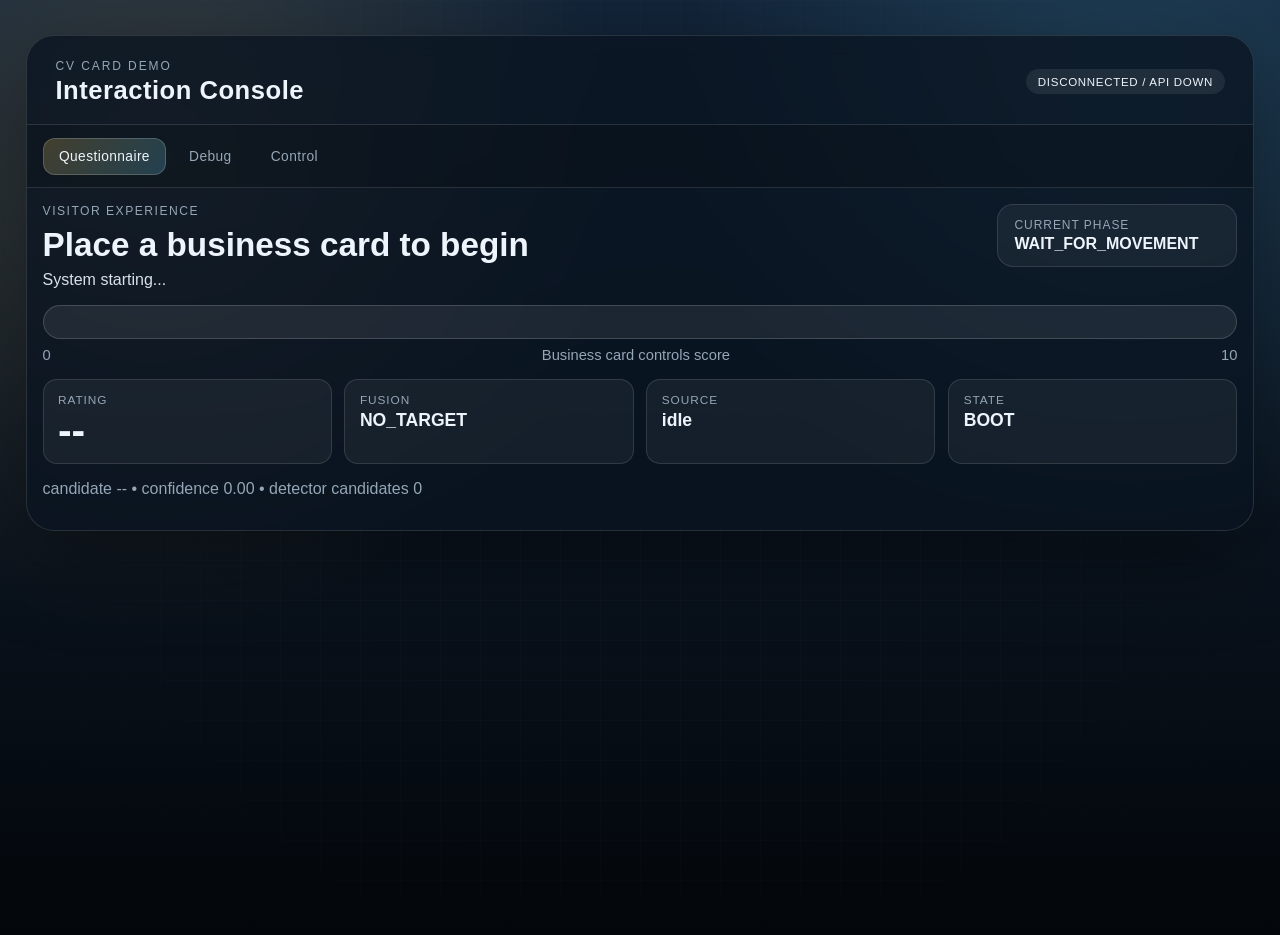
==== commit 68629c58: "fix: Workspace saling issue after enabling 4k input stream. feat: Add first UI frontend and backend." ====
--- a/app/web/index.html
+++ b/app/web/index.html
@@ -7,75 +7,146 @@
   <link rel="stylesheet" href="styles.css" />
 </head>
 <body>
-  <div class="page">
-    <div class="panel">
-      <div class="hero-row">
-        <div>
-          <p class="eyebrow">CV Card Demo</p>
-          <h1 id="question-label">Place a business card to begin</h1>
-          <div id="status" class="status">System starting...</div>
-        </div>
-        <div class="badge-stack">
-          <div class="badge">
-            <span class="badge-label">Fusion</span>
-            <strong id="fusion-value">NO_TARGET</strong>
+  <div class="screen-bg"></div>
+  <div class="shell">
+    <header class="app-header">
+      <div>
+        <p class="eyebrow">CV Card Demo</p>
+        <h1>Interaction Console</h1>
+      </div>
+      <div class="header-status" id="connection-pill">CONNECTING</div>
+    </header>
+
+    <nav class="tabs" aria-label="Main Navigation">
+      <button class="tab-button active" data-tab="questionnaire" type="button">Questionnaire</button>
+      <button class="tab-button" data-tab="debug" type="button">Debug</button>
+      <button class="tab-button" data-tab="control" type="button">Control</button>
+    </nav>
+
+    <main class="tab-shell">
+      <section id="tab-questionnaire" class="tab-panel active" role="tabpanel">
+        <div class="question-hero">
+          <div>
+            <p class="section-label">Visitor Experience</p>
+            <h2 id="question-label">Place a business card to begin</h2>
+            <p id="identity-message" class="status-line">System starting...</p>
           </div>
-          <div class="badge">
-            <span class="badge-label">Question Phase</span>
-            <strong id="phase-value">WAIT_FOR_MOVEMENT</strong>
+          <div class="phase-badge-wrap">
+            <div class="phase-badge">
+              <span>Current Phase</span>
+              <strong id="phase-value">WAIT_FOR_MOVEMENT</strong>
+            </div>
           </div>
         </div>
-      </div>
 
-      <div class="meter-shell">
-        <div class="meter" aria-label="Live score">
-          <div id="meter-fill" class="meter-fill"></div>
+        <div class="score-panel">
+          <div class="meter" aria-label="Live score">
+            <div id="meter-fill" class="meter-fill"></div>
+          </div>
+          <div class="meter-scale">
+            <span id="min-label">0</span>
+            <span>Business card controls score</span>
+            <span id="max-label">10</span>
+          </div>
         </div>
-        <div class="scale-row">
-          <span id="min-label">0</span>
-          <span>Business card controls the score</span>
-          <span id="max-label">10</span>
+
+        <div class="question-metrics">
+          <article class="metric-card">
+            <span>Rating</span>
+            <strong id="score-value">--</strong>
+          </article>
+          <article class="metric-card">
+            <span>Fusion</span>
+            <strong id="fusion-value">NO_TARGET</strong>
+          </article>
+          <article class="metric-card">
+            <span>Source</span>
+            <strong id="source-value">waiting</strong>
+          </article>
+          <article class="metric-card">
+            <span>State</span>
+            <strong id="state-value">BOOT</strong>
+          </article>
         </div>
-      </div>
 
-      <div class="score-row">
-        <div>
-          <div class="label">Rating</div>
-          <div id="score-value" class="score-value">--</div>
+        <div id="countdown-shell" class="countdown-shell hidden" aria-live="polite">
+          <div class="countdown-ring">
+            <svg viewBox="0 0 120 120" class="ring-svg" aria-hidden="true">
+              <circle cx="60" cy="60" r="52" class="ring-track"></circle>
+              <circle cx="60" cy="60" r="52" class="ring-progress" id="ring-progress"></circle>
+            </svg>
+            <div class="countdown-core">
+              <div id="countdown-value" class="countdown-value">--</div>
+            </div>
+          </div>
+          <div>
+            <p class="countdown-title" id="countdown-title">Locking answer</p>
+            <p class="countdown-copy" id="countdown-copy">Keeping score fixed while we capture the card.</p>
+          </div>
         </div>
-        <div>
-          <div class="label">Source</div>
-          <div id="source-value" class="detail-value">waiting</div>
+
+        <p id="detail-line" class="detail-line">Waiting for live score.</p>
+      </section>
+
+      <section id="tab-debug" class="tab-panel" role="tabpanel">
+        <div class="debug-grid">
+          <article class="card">
+            <div class="card-head">
+              <h3>Live Visual Panel</h3>
+              <span id="debug-frame-age">no frame</span>
+            </div>
+            <div class="debug-frame-wrap">
+              <img id="debug-frame" class="debug-frame" alt="Tracking debug overlay" />
+              <div id="debug-frame-placeholder" class="debug-frame-placeholder">No debug frame available (204)</div>
+            </div>
+          </article>
+
+          <article class="card">
+            <div class="card-head">
+              <h3>Runtime State</h3>
+            </div>
+            <dl class="kv-grid" id="runtime-kv"></dl>
+          </article>
+
+          <article class="card full-row">
+            <div class="card-head">
+              <h3>Frontend Timeline</h3>
+            </div>
+            <ul id="timeline" class="timeline"></ul>
+          </article>
         </div>
-        <div>
-          <div class="label">State</div>
-          <div id="state-value" class="detail-value">BOOT</div>
+      </section>
+
+      <section id="tab-control" class="tab-panel" role="tabpanel">
+        <div class="control-grid">
+          <article class="card">
+            <div class="card-head">
+              <h3>Camera Controls</h3>
+              <button id="refresh-controls" class="btn ghost" type="button">Refresh</button>
+            </div>
+            <form id="camera-form" class="control-form"></form>
+            <div class="control-actions">
+              <button id="apply-controls" class="btn" type="button">Apply Settings</button>
+              <button id="restart-camera" class="btn warn" type="button">Restart Camera</button>
+            </div>
+            <p id="control-result" class="control-result">No changes applied yet.</p>
+          </article>
+
+          <article class="card">
+            <div class="card-head">
+              <h3>Debug Refresh</h3>
+            </div>
+            <label class="range-control" for="debug-fps">
+              Debug frame refresh rate
+              <input id="debug-fps" type="range" min="1" max="10" step="1" value="5" />
+              <span id="debug-fps-value">5 Hz</span>
+            </label>
+            <p class="subtle">Debug frame polling runs only while the Debug tab is visible.</p>
+          </article>
         </div>
-        <div>
-          <div class="label">Candidate</div>
-          <div id="candidate-value" class="detail-value">--</div>
-        </div>
-      </div>
-
-      <div id="countdown-panel" class="countdown-panel hidden">
-        <div class="label">Snapshot Countdown</div>
-        <div id="countdown-value" class="countdown-value">3</div>
-      </div>
-
-      <div id="detail-line" class="detail-line">No score yet.</div>
-
-      <div class="debug-grid">
-        <div class="debug-card">
-          <div class="label">Debug View</div>
-          <img id="debug-frame" class="debug-frame" alt="Tracking debug overlay" />
-        </div>
-        <div class="debug-card">
-          <div class="label">Tracking Notes</div>
-          <div id="debug-line" class="debug-line">No debug data yet.</div>
-        </div>
-      </div>
-    </div>
+      </section>
+    </main>
   </div>
-  <script src="app.js"></script>
+  <script type="module" src="app.js"></script>
 </body>
 </html>
--- a/app/web/styles.css
+++ b/app/web/styles.css
@@ -1,202 +1,505 @@
+:root {
+  --bg-0: #03060a;
+  --bg-1: #0b1624;
+  --bg-2: #13253a;
+  --panel: rgba(10, 20, 33, 0.78);
+  --panel-soft: rgba(255, 255, 255, 0.05);
+  --line: rgba(255, 255, 255, 0.12);
+  --text: #eef4fb;
+  --muted: #95a6b6;
+  --signal: #ffcc66;
+  --signal-2: #68d6ff;
+  --danger: #ff8d8d;
+  --good: #87f1c3;
+  --shadow: 0 26px 90px rgba(0, 0, 0, 0.42);
+}
+
+* {
+  box-sizing: border-box;
+}
+
 body {
   margin: 0;
+  color: var(--text);
   font-family: "Bahnschrift", "Aptos", "Segoe UI", sans-serif;
-  background:
-    radial-gradient(circle at top left, rgba(255, 214, 102, 0.18), transparent 36%),
-    radial-gradient(circle at bottom right, rgba(90, 169, 230, 0.18), transparent 34%),
-    linear-gradient(180deg, #10202a 0%, #071218 100%);
-  color: #f3f5f7;
-}
-
-.page {
-  display: flex;
+  background: radial-gradient(circle at 12% 18%, rgba(255, 204, 102, 0.16), transparent 34%),
+    radial-gradient(circle at 88% 12%, rgba(104, 214, 255, 0.16), transparent 32%),
+    linear-gradient(180deg, var(--bg-2), var(--bg-0));
+  min-height: 100vh;
+}
+
+.screen-bg {
+  position: fixed;
+  inset: 0;
+  pointer-events: none;
+  background-image: linear-gradient(rgba(255, 255, 255, 0.02) 1px, transparent 1px),
+    linear-gradient(90deg, rgba(255, 255, 255, 0.02) 1px, transparent 1px);
+  background-size: 40px 40px;
+  mask-image: radial-gradient(circle at center, black 35%, transparent 100%);
+}
+
+.shell {
+  width: min(1380px, 96vw);
+  margin: 2.2rem auto;
+  border-radius: 28px;
+  border: 1px solid var(--line);
+  background: var(--panel);
+  backdrop-filter: blur(10px);
+  box-shadow: var(--shadow);
+  overflow: hidden;
+}
+
+.app-header {
+  display: flex;
+  justify-content: space-between;
   align-items: center;
-  justify-content: center;
-  min-height: 100vh;
-  padding: 24px;
-}
-
-.panel {
-  width: min(1120px, 100%);
-  padding: 32px;
-  border-radius: 28px;
-  background: rgba(14, 26, 33, 0.86);
-  border: 1px solid rgba(255, 255, 255, 0.08);
-  box-shadow: 0 30px 90px rgba(0, 0, 0, 0.32);
+  padding: 1.4rem 1.8rem 1.2rem;
+  border-bottom: 1px solid var(--line);
 }
 
 .eyebrow {
-  margin: 0 0 8px;
+  margin: 0;
+  font-size: 0.75rem;
+  letter-spacing: 0.16em;
   text-transform: uppercase;
-  letter-spacing: 0.16em;
+  color: var(--muted);
+}
+
+h1 {
+  margin: 0.2rem 0 0;
+  font-size: clamp(1.4rem, 2vw, 2rem);
+  letter-spacing: 0.02em;
+}
+
+.header-status {
+  padding: 0.42rem 0.72rem;
+  border-radius: 999px;
+  background: rgba(255, 255, 255, 0.08);
+  font-size: 0.72rem;
+  letter-spacing: 0.06em;
+  text-transform: uppercase;
+}
+
+.tabs {
+  display: flex;
+  gap: 0.4rem;
+  padding: 0.8rem 1rem;
+  border-bottom: 1px solid var(--line);
+  background: rgba(0, 0, 0, 0.14);
+}
+
+.tab-button {
+  appearance: none;
+  border: 1px solid transparent;
+  background: transparent;
+  color: var(--muted);
+  padding: 0.62rem 0.96rem;
+  border-radius: 12px;
+  cursor: pointer;
+  font-size: 0.86rem;
+  letter-spacing: 0.03em;
+}
+
+.tab-button.active {
+  color: var(--text);
+  background: linear-gradient(130deg, rgba(255, 204, 102, 0.22), rgba(104, 214, 255, 0.22));
+  border-color: rgba(255, 255, 255, 0.18);
+}
+
+.tab-shell {
+  padding: 1rem;
+}
+
+.tab-panel {
+  display: none;
+}
+
+.tab-panel.active {
+  display: block;
+}
+
+.section-label {
+  margin: 0;
+  color: var(--muted);
+  font-size: 0.76rem;
+  letter-spacing: 0.12em;
+  text-transform: uppercase;
+}
+
+.question-hero {
+  display: flex;
+  gap: 1rem;
+  justify-content: space-between;
+  align-items: flex-start;
+}
+
+h2 {
+  margin: 0.45rem 0;
+  font-size: clamp(1.4rem, 2.6vw, 2.8rem);
+}
+
+.status-line {
+  margin: 0;
+  color: #d8e2eb;
+  max-width: 52ch;
+}
+
+.phase-badge-wrap {
+  min-width: 240px;
+}
+
+.phase-badge {
+  background: var(--panel-soft);
+  border: 1px solid var(--line);
+  border-radius: 16px;
+  padding: 0.8rem 1rem;
+}
+
+.phase-badge span {
+  display: block;
   font-size: 0.75rem;
-  color: #9db1bf;
-}
-
-h1 {
-  margin: 0 0 16px;
-  font-size: clamp(2rem, 4vw, 3.6rem);
-  line-height: 1.05;
-}
-
-.status {
-  margin-bottom: 20px;
-  font-size: 1.05rem;
-  color: #dce5eb;
-  max-width: 42rem;
-}
-
-.hero-row {
-  display: flex;
-  align-items: flex-start;
-  justify-content: space-between;
-  gap: 24px;
-}
-
-.badge-stack {
-  display: grid;
-  gap: 12px;
-  min-width: 240px;
-}
-
-.badge {
-  padding: 14px 16px;
-  border-radius: 18px;
-  background: rgba(255, 255, 255, 0.06);
-  border: 1px solid rgba(255, 255, 255, 0.07);
-}
-
-.badge-label {
+  color: var(--muted);
+  letter-spacing: 0.08em;
+  text-transform: uppercase;
+}
+
+.phase-badge strong {
   display: block;
-  margin-bottom: 6px;
-  font-size: 0.78rem;
-  text-transform: uppercase;
-  letter-spacing: 0.08em;
-  color: #9db1bf;
-}
-
-.meter-shell {
-  margin-top: 18px;
+  margin-top: 0.2rem;
+}
+
+.score-panel {
+  margin-top: 1rem;
 }
 
 .meter {
-  height: 28px;
+  height: 34px;
   border-radius: 999px;
   overflow: hidden;
   background: rgba(255, 255, 255, 0.08);
-  border: 1px solid rgba(255, 255, 255, 0.08);
+  border: 1px solid rgba(255, 255, 255, 0.16);
 }
 
 .meter-fill {
   width: 0%;
   height: 100%;
-  background: linear-gradient(90deg, #ffd166 0%, #5aa9e6 48%, #6fe3c1 100%);
-  transition: width 120ms linear, opacity 120ms linear;
+  background: linear-gradient(92deg, #ffcc66, #68d6ff, #87f1c3);
+  transition: width 140ms linear, opacity 140ms linear;
   opacity: 0.2;
 }
 
-.scale-row {
+.meter-scale {
+  margin-top: 0.5rem;
+  font-size: 0.92rem;
+  color: var(--muted);
   display: flex;
   justify-content: space-between;
-  gap: 12px;
-  margin-top: 10px;
-  color: #b5c7d1;
-  font-size: 0.95rem;
-}
-
-.score-row {
-  display: grid;
+}
+
+.question-metrics {
+  margin-top: 1rem;
+  display: grid;
+  gap: 0.8rem;
   grid-template-columns: repeat(4, minmax(0, 1fr));
-  gap: 16px;
-  margin-top: 20px;
-}
-
-.label {
-  margin-bottom: 6px;
-  font-size: 0.8rem;
+}
+
+.metric-card {
+  border-radius: 14px;
+  border: 1px solid var(--line);
+  background: var(--panel-soft);
+  padding: 0.8rem 0.9rem;
+}
+
+.metric-card span {
+  display: block;
+  color: var(--muted);
+  font-size: 0.74rem;
+  letter-spacing: 0.08em;
   text-transform: uppercase;
-  letter-spacing: 0.08em;
-  color: #8ca0ae;
-}
-
-.score-value {
-  font-size: clamp(2.4rem, 6vw, 4rem);
+}
+
+.metric-card strong {
+  display: block;
+  margin-top: 0.2rem;
+  font-size: 1.1rem;
+}
+
+.metric-card:first-child strong {
+  font-size: clamp(2rem, 3.2vw, 3.3rem);
+  line-height: 1;
+}
+
+.countdown-shell {
+  margin-top: 1rem;
+  display: flex;
+  gap: 1.1rem;
+  align-items: center;
+  border: 1px solid rgba(255, 204, 102, 0.35);
+  background: linear-gradient(130deg, rgba(255, 204, 102, 0.16), rgba(255, 255, 255, 0.04));
+  padding: 0.9rem;
+  border-radius: 16px;
+}
+
+.countdown-ring {
+  position: relative;
+  width: 120px;
+  height: 120px;
+}
+
+.ring-svg {
+  width: 120px;
+  height: 120px;
+  transform: rotate(-90deg);
+}
+
+.ring-track,
+.ring-progress {
+  fill: none;
+  stroke-width: 10;
+}
+
+.ring-track {
+  stroke: rgba(255, 255, 255, 0.18);
+}
+
+.ring-progress {
+  stroke: #ffcc66;
+  stroke-linecap: round;
+  stroke-dasharray: 327;
+  stroke-dashoffset: 327;
+  transition: stroke-dashoffset 120ms linear;
+}
+
+.countdown-core {
+  position: absolute;
+  inset: 0;
+  display: grid;
+  place-items: center;
+}
+
+.countdown-value {
+  font-size: 2.4rem;
   font-weight: 700;
-}
-
-.detail-value {
-  font-size: 1.15rem;
+  animation: pulse 1s ease-in-out infinite;
+}
+
+.countdown-title {
+  margin: 0;
+  font-size: 1.1rem;
+}
+
+.countdown-copy {
+  margin: 0.34rem 0 0;
+  color: #dce6ef;
 }
 
 .detail-line {
-  margin-top: 18px;
-  color: #a8bac6;
-}
-
-.countdown-panel {
-  margin-top: 20px;
-  padding: 18px 20px;
-  border-radius: 20px;
-  background: linear-gradient(135deg, rgba(255, 209, 102, 0.14), rgba(255, 255, 255, 0.03));
-  border: 1px solid rgba(255, 209, 102, 0.22);
-}
-
-.countdown-value {
-  font-size: 3rem;
-  font-weight: 700;
-}
-
-.hidden {
-  display: none;
-}
-
-.debug-grid {
-  display: grid;
-  grid-template-columns: minmax(0, 1.2fr) minmax(280px, 0.8fr);
-  gap: 18px;
-  margin-top: 24px;
-}
-
-.debug-card {
-  padding: 18px;
-  border-radius: 22px;
-  background: rgba(255, 255, 255, 0.05);
-  border: 1px solid rgba(255, 255, 255, 0.06);
+  margin-top: 0.95rem;
+  color: var(--muted);
+}
+
+.debug-grid,
+.control-grid {
+  display: grid;
+  grid-template-columns: repeat(2, minmax(0, 1fr));
+  gap: 0.9rem;
+}
+
+.card {
+  border-radius: 16px;
+  border: 1px solid var(--line);
+  background: var(--panel-soft);
+  padding: 0.9rem;
+}
+
+.full-row {
+  grid-column: 1 / -1;
+}
+
+.card-head {
+  display: flex;
+  justify-content: space-between;
+  align-items: center;
+  margin-bottom: 0.8rem;
+}
+
+.card h3 {
+  margin: 0;
+  font-size: 0.98rem;
+  letter-spacing: 0.02em;
+}
+
+.debug-frame-wrap {
+  position: relative;
 }
 
 .debug-frame {
   width: 100%;
   aspect-ratio: 16 / 9;
   object-fit: cover;
-  border-radius: 16px;
-  background: rgba(0, 0, 0, 0.28);
-  margin-top: 10px;
-}
-
-.debug-line {
-  color: #d3dee5;
-  line-height: 1.5;
-}
-
-@media (max-width: 640px) {
-  .panel {
-    padding: 24px;
-  }
-
-  .hero-row {
+  border-radius: 12px;
+  border: 1px solid var(--line);
+  background: rgba(0, 0, 0, 0.3);
+}
+
+.debug-frame-placeholder {
+  position: absolute;
+  inset: 0;
+  display: grid;
+  place-items: center;
+  font-size: 0.95rem;
+  color: var(--muted);
+}
+
+.kv-grid {
+  margin: 0;
+  display: grid;
+  grid-template-columns: 1fr 1fr;
+  gap: 0.5rem 1rem;
+}
+
+.kv-grid dt {
+  color: var(--muted);
+  font-size: 0.79rem;
+  text-transform: uppercase;
+  letter-spacing: 0.06em;
+}
+
+.kv-grid dd {
+  margin: 0;
+  text-align: right;
+  font-size: 0.89rem;
+}
+
+.timeline {
+  margin: 0;
+  padding: 0;
+  list-style: none;
+  display: grid;
+  gap: 0.35rem;
+  max-height: 260px;
+  overflow: auto;
+}
+
+.timeline li {
+  font-size: 0.85rem;
+  border-left: 2px solid rgba(104, 214, 255, 0.6);
+  padding-left: 0.5rem;
+}
+
+.control-form {
+  display: grid;
+  gap: 0.8rem;
+}
+
+.control-item {
+  display: grid;
+  gap: 0.45rem;
+}
+
+.control-item label {
+  display: flex;
+  justify-content: space-between;
+  align-items: center;
+  color: var(--text);
+  font-size: 0.86rem;
+}
+
+.control-item input[type="range"] {
+  width: 100%;
+}
+
+.control-item .meta {
+  color: var(--muted);
+  font-size: 0.75rem;
+}
+
+.control-actions {
+  margin-top: 0.9rem;
+  display: flex;
+  gap: 0.5rem;
+  flex-wrap: wrap;
+}
+
+.btn {
+  appearance: none;
+  border: 1px solid rgba(255, 255, 255, 0.2);
+  border-radius: 10px;
+  padding: 0.55rem 0.86rem;
+  background: linear-gradient(120deg, rgba(255, 204, 102, 0.25), rgba(104, 214, 255, 0.2));
+  color: var(--text);
+  cursor: pointer;
+}
+
+.btn.ghost {
+  background: rgba(255, 255, 255, 0.05);
+}
+
+.btn.warn {
+  background: linear-gradient(120deg, rgba(255, 141, 141, 0.3), rgba(255, 204, 102, 0.2));
+}
+
+.control-result,
+.subtle {
+  color: var(--muted);
+  margin: 0.75rem 0 0;
+}
+
+.range-control {
+  display: grid;
+  gap: 0.4rem;
+}
+
+.hidden {
+  display: none;
+}
+
+@keyframes pulse {
+  0%,
+  100% {
+    transform: scale(1);
+    opacity: 1;
+  }
+  50% {
+    transform: scale(1.08);
+    opacity: 0.85;
+  }
+}
+
+@media (max-width: 1000px) {
+  .debug-grid,
+  .control-grid,
+  .question-metrics {
+    grid-template-columns: 1fr;
+  }
+
+  .question-hero {
     flex-direction: column;
   }
 
-  .badge-stack {
+  .phase-badge-wrap {
     width: 100%;
     min-width: 0;
   }
-
-  .score-row {
-    grid-template-columns: 1fr;
-  }
-
-  .debug-grid {
-    grid-template-columns: 1fr;
-  }
-}
+}
+
+@media (max-width: 640px) {
+  .shell {
+    width: 98vw;
+    margin: 1rem auto;
+  }
+
+  .app-header,
+  .tab-shell {
+    padding-inline: 0.7rem;
+  }
+
+  .tabs {
+    overflow-x: auto;
+  }
+
+  .countdown-shell {
+    flex-direction: column;
+    align-items: flex-start;
+  }
+}
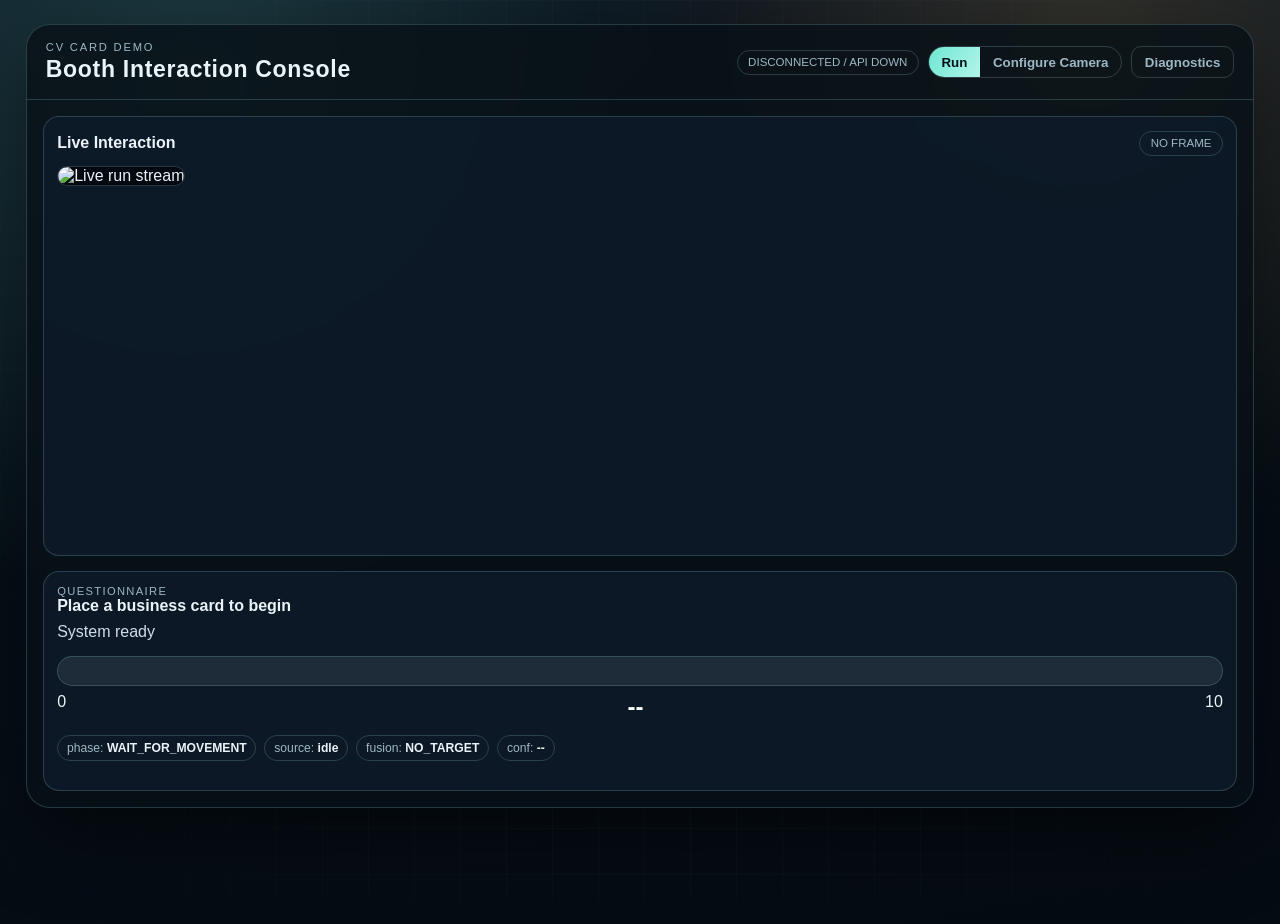
==== commit 74eb78e7: "fix: Improve front- and backend." ====
--- a/app/web/index.html
+++ b/app/web/index.html
@@ -7,145 +7,93 @@
   <link rel="stylesheet" href="styles.css" />
 </head>
 <body>
-  <div class="screen-bg"></div>
+  <div class="atmo-grid"></div>
   <div class="shell">
     <header class="app-header">
       <div>
         <p class="eyebrow">CV Card Demo</p>
-        <h1>Interaction Console</h1>
+        <h1>Booth Interaction Console</h1>
       </div>
-      <div class="header-status" id="connection-pill">CONNECTING</div>
+      <div class="header-actions">
+        <div class="header-status" id="connection-pill">CONNECTING</div>
+        <div class="mode-toggle" role="group" aria-label="Runtime mode">
+          <button id="mode-run" class="mode-btn active" type="button">Run</button>
+          <button id="mode-configure" class="mode-btn" type="button">Configure Camera</button>
+        </div>
+        <button id="toggle-diagnostics" class="diag-btn" type="button">Diagnostics</button>
+      </div>
     </header>
 
-    <nav class="tabs" aria-label="Main Navigation">
-      <button class="tab-button active" data-tab="questionnaire" type="button">Questionnaire</button>
-      <button class="tab-button" data-tab="debug" type="button">Debug</button>
-      <button class="tab-button" data-tab="control" type="button">Control</button>
-    </nav>
-
-    <main class="tab-shell">
-      <section id="tab-questionnaire" class="tab-panel active" role="tabpanel">
-        <div class="question-hero">
-          <div>
-            <p class="section-label">Visitor Experience</p>
-            <h2 id="question-label">Place a business card to begin</h2>
-            <p id="identity-message" class="status-line">System starting...</p>
+    <main class="main-shell">
+      <section id="run-view" class="panel run-layout">
+        <article class="live-card">
+          <div class="panel-head">
+            <h2>Live Interaction</h2>
+            <span id="run-frame-age" class="age-pill">no frame</span>
           </div>
-          <div class="phase-badge-wrap">
-            <div class="phase-badge">
-              <span>Current Phase</span>
-              <strong id="phase-value">WAIT_FOR_MOVEMENT</strong>
+          <div class="live-wrap">
+            <img id="run-live-image" class="live-image" alt="Live run stream" />
+            <div id="run-countdown-overlay" class="countdown-overlay hidden">
+              <div id="run-countdown-value" class="countdown-value">--</div>
+              <p id="run-countdown-title">Hold still</p>
             </div>
           </div>
-        </div>
+        </article>
 
-        <div class="score-panel">
-          <div class="meter" aria-label="Live score">
-            <div id="meter-fill" class="meter-fill"></div>
+        <article class="question-card">
+          <p class="section-label">Questionnaire</p>
+          <h3 id="run-question-label">Place a business card to begin</h3>
+          <p id="run-message" class="status-line">System starting...</p>
+
+          <div class="score-meter">
+            <div id="run-meter-fill" class="score-meter-fill"></div>
           </div>
           <div class="meter-scale">
-            <span id="min-label">0</span>
-            <span>Business card controls score</span>
-            <span id="max-label">10</span>
+            <span id="run-min-label">0</span>
+            <span id="run-score-value">--</span>
+            <span id="run-max-label">10</span>
           </div>
-        </div>
 
-        <div class="question-metrics">
-          <article class="metric-card">
-            <span>Rating</span>
-            <strong id="score-value">--</strong>
-          </article>
-          <article class="metric-card">
-            <span>Fusion</span>
-            <strong id="fusion-value">NO_TARGET</strong>
-          </article>
-          <article class="metric-card">
-            <span>Source</span>
-            <strong id="source-value">waiting</strong>
-          </article>
-          <article class="metric-card">
-            <span>State</span>
-            <strong id="state-value">BOOT</strong>
-          </article>
-        </div>
-
-        <div id="countdown-shell" class="countdown-shell hidden" aria-live="polite">
-          <div class="countdown-ring">
-            <svg viewBox="0 0 120 120" class="ring-svg" aria-hidden="true">
-              <circle cx="60" cy="60" r="52" class="ring-track"></circle>
-              <circle cx="60" cy="60" r="52" class="ring-progress" id="ring-progress"></circle>
-            </svg>
-            <div class="countdown-core">
-              <div id="countdown-value" class="countdown-value">--</div>
-            </div>
+          <div class="pill-row">
+            <span class="pill">phase: <strong id="pill-phase">WAIT_FOR_MOVEMENT</strong></span>
+            <span class="pill">source: <strong id="pill-source">idle</strong></span>
+            <span class="pill">fusion: <strong id="pill-fusion">NO_TARGET</strong></span>
+            <span class="pill">conf: <strong id="pill-confidence">--</strong></span>
           </div>
-          <div>
-            <p class="countdown-title" id="countdown-title">Locking answer</p>
-            <p class="countdown-copy" id="countdown-copy">Keeping score fixed while we capture the card.</p>
-          </div>
-        </div>
-
-        <p id="detail-line" class="detail-line">Waiting for live score.</p>
+        </article>
       </section>
 
-      <section id="tab-debug" class="tab-panel" role="tabpanel">
-        <div class="debug-grid">
-          <article class="card">
-            <div class="card-head">
-              <h3>Live Visual Panel</h3>
-              <span id="debug-frame-age">no frame</span>
-            </div>
-            <div class="debug-frame-wrap">
-              <img id="debug-frame" class="debug-frame" alt="Tracking debug overlay" />
-              <div id="debug-frame-placeholder" class="debug-frame-placeholder">No debug frame available (204)</div>
-            </div>
-          </article>
+      <section id="configure-view" class="panel configure-layout hidden">
+        <article class="configure-controls">
+          <div class="panel-head">
+            <h2>Camera Settings</h2>
+            <button id="refresh-camera-settings" class="btn ghost" type="button">Refresh</button>
+          </div>
+          <div id="camera-controls" class="controls-grid"></div>
+          <div class="control-actions">
+            <button id="apply-camera-settings" class="btn" type="button">Apply</button>
+            <button id="restart-camera" class="btn warn" type="button">Restart Camera</button>
+          </div>
+          <p id="configure-result" class="result-line">No command sent yet.</p>
+        </article>
 
-          <article class="card">
-            <div class="card-head">
-              <h3>Runtime State</h3>
-            </div>
-            <dl class="kv-grid" id="runtime-kv"></dl>
-          </article>
-
-          <article class="card full-row">
-            <div class="card-head">
-              <h3>Frontend Timeline</h3>
-            </div>
-            <ul id="timeline" class="timeline"></ul>
-          </article>
-        </div>
-      </section>
-
-      <section id="tab-control" class="tab-panel" role="tabpanel">
-        <div class="control-grid">
-          <article class="card">
-            <div class="card-head">
-              <h3>Camera Controls</h3>
-              <button id="refresh-controls" class="btn ghost" type="button">Refresh</button>
-            </div>
-            <form id="camera-form" class="control-form"></form>
-            <div class="control-actions">
-              <button id="apply-controls" class="btn" type="button">Apply Settings</button>
-              <button id="restart-camera" class="btn warn" type="button">Restart Camera</button>
-            </div>
-            <p id="control-result" class="control-result">No changes applied yet.</p>
-          </article>
-
-          <article class="card">
-            <div class="card-head">
-              <h3>Debug Refresh</h3>
-            </div>
-            <label class="range-control" for="debug-fps">
-              Debug frame refresh rate
-              <input id="debug-fps" type="range" min="1" max="10" step="1" value="5" />
-              <span id="debug-fps-value">5 Hz</span>
-            </label>
-            <p class="subtle">Debug frame polling runs only while the Debug tab is visible.</p>
-          </article>
-        </div>
+        <article class="live-card">
+          <div class="panel-head">
+            <h2>Configure Preview</h2>
+            <span id="configure-frame-age" class="age-pill">no frame</span>
+          </div>
+          <div class="live-wrap">
+            <img id="configure-live-image" class="live-image" alt="Live configure stream" />
+          </div>
+        </article>
       </section>
     </main>
+
+    <aside id="diagnostics-drawer" class="diagnostics hidden">
+      <div id="diagnostics-summary" class="diagnostics-summary"></div>
+      <ul id="diagnostics-timeline" class="diagnostics-timeline"></ul>
+      <pre id="diagnostics-json" class="diagnostics-json"></pre>
+    </aside>
   </div>
   <script type="module" src="app.js"></script>
 </body>
--- a/app/web/styles.css
+++ b/app/web/styles.css
@@ -1,17 +1,15 @@
 :root {
-  --bg-0: #03060a;
-  --bg-1: #0b1624;
-  --bg-2: #13253a;
-  --panel: rgba(10, 20, 33, 0.78);
-  --panel-soft: rgba(255, 255, 255, 0.05);
-  --line: rgba(255, 255, 255, 0.12);
-  --text: #eef4fb;
-  --muted: #95a6b6;
-  --signal: #ffcc66;
-  --signal-2: #68d6ff;
-  --danger: #ff8d8d;
-  --good: #87f1c3;
-  --shadow: 0 26px 90px rgba(0, 0, 0, 0.42);
+  --bg: #081017;
+  --bg-soft: #0e1b29;
+  --panel: rgba(8, 16, 23, 0.82);
+  --panel-alt: rgba(14, 27, 41, 0.86);
+  --line: rgba(137, 183, 199, 0.25);
+  --text: #eaf3f8;
+  --muted: #9db8c5;
+  --accent: #6ee7d2;
+  --accent-2: #f7be6d;
+  --danger: #ff8e7a;
+  --shadow: 0 28px 80px rgba(0, 0, 0, 0.48);
 }
 
 * {
@@ -20,32 +18,32 @@
 
 body {
   margin: 0;
+  min-height: 100vh;
   color: var(--text);
-  font-family: "Bahnschrift", "Aptos", "Segoe UI", sans-serif;
-  background: radial-gradient(circle at 12% 18%, rgba(255, 204, 102, 0.16), transparent 34%),
-    radial-gradient(circle at 88% 12%, rgba(104, 214, 255, 0.16), transparent 32%),
-    linear-gradient(180deg, var(--bg-2), var(--bg-0));
-  min-height: 100vh;
-}
-
-.screen-bg {
+  font-family: "Sora", "Space Grotesk", "Aptos", "Segoe UI", sans-serif;
+  background: radial-gradient(circle at 15% 10%, rgba(110, 231, 210, 0.18), transparent 38%),
+    radial-gradient(circle at 85% 5%, rgba(247, 190, 109, 0.17), transparent 35%),
+    linear-gradient(170deg, #0c1622, #061018 42%, #050b12);
+}
+
+.atmo-grid {
   position: fixed;
   inset: 0;
   pointer-events: none;
-  background-image: linear-gradient(rgba(255, 255, 255, 0.02) 1px, transparent 1px),
-    linear-gradient(90deg, rgba(255, 255, 255, 0.02) 1px, transparent 1px);
-  background-size: 40px 40px;
+  background-image: linear-gradient(rgba(157, 184, 197, 0.05) 1px, transparent 1px),
+    linear-gradient(90deg, rgba(157, 184, 197, 0.05) 1px, transparent 1px);
+  background-size: 46px 46px;
   mask-image: radial-gradient(circle at center, black 35%, transparent 100%);
 }
 
 .shell {
-  width: min(1380px, 96vw);
-  margin: 2.2rem auto;
-  border-radius: 28px;
+  width: min(1460px, 96vw);
+  margin: 1.5rem auto;
+  border-radius: 24px;
   border: 1px solid var(--line);
   background: var(--panel);
+  box-shadow: var(--shadow);
   backdrop-filter: blur(10px);
-  box-shadow: var(--shadow);
   overflow: hidden;
 }
 
@@ -53,401 +51,312 @@
   display: flex;
   justify-content: space-between;
   align-items: center;
-  padding: 1.4rem 1.8rem 1.2rem;
+  gap: 1rem;
+  padding: 1rem 1.2rem;
   border-bottom: 1px solid var(--line);
 }
 
 .eyebrow {
   margin: 0;
-  font-size: 0.75rem;
+  text-transform: uppercase;
   letter-spacing: 0.16em;
-  text-transform: uppercase;
-  color: var(--muted);
+  color: var(--muted);
+  font-size: 0.7rem;
 }
 
 h1 {
   margin: 0.2rem 0 0;
-  font-size: clamp(1.4rem, 2vw, 2rem);
-  letter-spacing: 0.02em;
-}
-
-.header-status {
-  padding: 0.42rem 0.72rem;
+  font-size: clamp(1.1rem, 1.8vw, 1.8rem);
+  letter-spacing: 0.03em;
+}
+
+.header-actions {
+  display: flex;
+  align-items: center;
+  gap: 0.55rem;
+  flex-wrap: wrap;
+  justify-content: flex-end;
+}
+
+.header-status,
+.age-pill {
+  padding: 0.35rem 0.65rem;
   border-radius: 999px;
-  background: rgba(255, 255, 255, 0.08);
+  border: 1px solid var(--line);
   font-size: 0.72rem;
-  letter-spacing: 0.06em;
+  color: var(--muted);
   text-transform: uppercase;
 }
 
-.tabs {
-  display: flex;
-  gap: 0.4rem;
-  padding: 0.8rem 1rem;
-  border-bottom: 1px solid var(--line);
-  background: rgba(0, 0, 0, 0.14);
-}
-
-.tab-button {
-  appearance: none;
-  border: 1px solid transparent;
-  background: transparent;
-  color: var(--muted);
-  padding: 0.62rem 0.96rem;
-  border-radius: 12px;
-  cursor: pointer;
-  font-size: 0.86rem;
-  letter-spacing: 0.03em;
-}
-
-.tab-button.active {
-  color: var(--text);
-  background: linear-gradient(130deg, rgba(255, 204, 102, 0.22), rgba(104, 214, 255, 0.22));
-  border-color: rgba(255, 255, 255, 0.18);
-}
-
-.tab-shell {
-  padding: 1rem;
-}
-
-.tab-panel {
-  display: none;
-}
-
-.tab-panel.active {
-  display: block;
-}
-
-.section-label {
-  margin: 0;
-  color: var(--muted);
-  font-size: 0.76rem;
-  letter-spacing: 0.12em;
-  text-transform: uppercase;
-}
-
-.question-hero {
-  display: flex;
-  gap: 1rem;
-  justify-content: space-between;
-  align-items: flex-start;
-}
-
-h2 {
-  margin: 0.45rem 0;
-  font-size: clamp(1.4rem, 2.6vw, 2.8rem);
-}
-
-.status-line {
-  margin: 0;
-  color: #d8e2eb;
-  max-width: 52ch;
-}
-
-.phase-badge-wrap {
-  min-width: 240px;
-}
-
-.phase-badge {
-  background: var(--panel-soft);
-  border: 1px solid var(--line);
-  border-radius: 16px;
-  padding: 0.8rem 1rem;
-}
-
-.phase-badge span {
-  display: block;
-  font-size: 0.75rem;
-  color: var(--muted);
-  letter-spacing: 0.08em;
-  text-transform: uppercase;
-}
-
-.phase-badge strong {
-  display: block;
-  margin-top: 0.2rem;
-}
-
-.score-panel {
-  margin-top: 1rem;
-}
-
-.meter {
-  height: 34px;
+.age-pill.stale {
+  color: var(--danger);
+  border-color: rgba(255, 142, 122, 0.55);
+}
+
+.mode-toggle {
+  display: flex;
+  border: 1px solid var(--line);
   border-radius: 999px;
   overflow: hidden;
-  background: rgba(255, 255, 255, 0.08);
-  border: 1px solid rgba(255, 255, 255, 0.16);
-}
-
-.meter-fill {
-  width: 0%;
+}
+
+.mode-btn,
+.diag-btn,
+.btn {
+  appearance: none;
+  border: 0;
+  background: transparent;
+  color: var(--muted);
+  cursor: pointer;
+  padding: 0.45rem 0.8rem;
+  font-weight: 600;
+}
+
+.mode-btn.active {
+  color: #001018;
+  background: linear-gradient(120deg, var(--accent), #b1f4e9);
+}
+
+.diag-btn,
+.btn.ghost {
+  border: 1px solid var(--line);
+  border-radius: 10px;
+}
+
+.btn {
+  border-radius: 10px;
+  border: 1px solid rgba(110, 231, 210, 0.4);
+  background: linear-gradient(130deg, rgba(110, 231, 210, 0.3), rgba(247, 190, 109, 0.25));
+  color: var(--text);
+}
+
+.btn.warn {
+  border-color: rgba(255, 142, 122, 0.45);
+  background: linear-gradient(130deg, rgba(255, 142, 122, 0.35), rgba(247, 190, 109, 0.18));
+}
+
+.main-shell {
+  padding: 1rem;
+}
+
+.panel {
+  display: block;
+}
+
+.run-layout {
+  display: grid;
+  grid-template-rows: minmax(420px, 2fr) minmax(220px, 1fr);
+  gap: 0.9rem;
+}
+
+.configure-layout {
+  display: grid;
+  grid-template-columns: minmax(300px, 1fr) minmax(520px, 2fr);
+  gap: 0.9rem;
+}
+
+.live-card,
+.question-card,
+.configure-controls {
+  border: 1px solid var(--line);
+  border-radius: 16px;
+  background: var(--panel-alt);
+  padding: 0.85rem;
+}
+
+.panel-head {
+  display: flex;
+  justify-content: space-between;
+  align-items: center;
+  gap: 0.5rem;
+  margin-bottom: 0.6rem;
+}
+
+h2,
+h3 {
+  margin: 0;
+  font-size: 1rem;
+}
+
+.live-wrap {
+  position: relative;
+  width: 100%;
+  height: calc(100% - 36px);
+  min-height: 300px;
+}
+
+.live-image {
+  width: 100%;
   height: 100%;
-  background: linear-gradient(92deg, #ffcc66, #68d6ff, #87f1c3);
-  transition: width 140ms linear, opacity 140ms linear;
-  opacity: 0.2;
-}
-
-.meter-scale {
-  margin-top: 0.5rem;
-  font-size: 0.92rem;
-  color: var(--muted);
-  display: flex;
-  justify-content: space-between;
-}
-
-.question-metrics {
-  margin-top: 1rem;
-  display: grid;
-  gap: 0.8rem;
-  grid-template-columns: repeat(4, minmax(0, 1fr));
-}
-
-.metric-card {
-  border-radius: 14px;
-  border: 1px solid var(--line);
-  background: var(--panel-soft);
-  padding: 0.8rem 0.9rem;
-}
-
-.metric-card span {
-  display: block;
-  color: var(--muted);
-  font-size: 0.74rem;
-  letter-spacing: 0.08em;
-  text-transform: uppercase;
-}
-
-.metric-card strong {
-  display: block;
-  margin-top: 0.2rem;
-  font-size: 1.1rem;
-}
-
-.metric-card:first-child strong {
-  font-size: clamp(2rem, 3.2vw, 3.3rem);
-  line-height: 1;
-}
-
-.countdown-shell {
-  margin-top: 1rem;
-  display: flex;
-  gap: 1.1rem;
-  align-items: center;
-  border: 1px solid rgba(255, 204, 102, 0.35);
-  background: linear-gradient(130deg, rgba(255, 204, 102, 0.16), rgba(255, 255, 255, 0.04));
-  padding: 0.9rem;
-  border-radius: 16px;
-}
-
-.countdown-ring {
-  position: relative;
-  width: 120px;
-  height: 120px;
-}
-
-.ring-svg {
-  width: 120px;
-  height: 120px;
-  transform: rotate(-90deg);
-}
-
-.ring-track,
-.ring-progress {
-  fill: none;
-  stroke-width: 10;
-}
-
-.ring-track {
-  stroke: rgba(255, 255, 255, 0.18);
-}
-
-.ring-progress {
-  stroke: #ffcc66;
-  stroke-linecap: round;
-  stroke-dasharray: 327;
-  stroke-dashoffset: 327;
-  transition: stroke-dashoffset 120ms linear;
-}
-
-.countdown-core {
+  object-fit: cover;
+  border-radius: 12px;
+  border: 1px solid rgba(157, 184, 197, 0.25);
+  background: #03090e;
+}
+
+.countdown-overlay {
   position: absolute;
   inset: 0;
   display: grid;
-  place-items: center;
+  place-content: center;
+  gap: 0.3rem;
+  text-align: center;
+  background: radial-gradient(circle, rgba(110, 231, 210, 0.2), rgba(8, 16, 23, 0.65));
 }
 
 .countdown-value {
-  font-size: 2.4rem;
+  font-size: clamp(2.2rem, 6vw, 5rem);
   font-weight: 700;
-  animation: pulse 1s ease-in-out infinite;
-}
-
-.countdown-title {
-  margin: 0;
-  font-size: 1.1rem;
-}
-
-.countdown-copy {
-  margin: 0.34rem 0 0;
-  color: #dce6ef;
-}
-
-.detail-line {
-  margin-top: 0.95rem;
-  color: var(--muted);
-}
-
-.debug-grid,
-.control-grid {
-  display: grid;
-  grid-template-columns: repeat(2, minmax(0, 1fr));
-  gap: 0.9rem;
-}
-
-.card {
-  border-radius: 16px;
-  border: 1px solid var(--line);
-  background: var(--panel-soft);
-  padding: 0.9rem;
-}
-
-.full-row {
-  grid-column: 1 / -1;
-}
-
-.card-head {
+  letter-spacing: 0.06em;
+  color: var(--accent-2);
+  animation: pulse 0.9s ease-in-out infinite;
+}
+
+.section-label {
+  margin: 0;
+  color: var(--muted);
+  text-transform: uppercase;
+  letter-spacing: 0.12em;
+  font-size: 0.7rem;
+}
+
+.status-line {
+  margin: 0.5rem 0 0.9rem;
+  color: #cfdee8;
+}
+
+.score-meter {
+  height: 30px;
+  border-radius: 999px;
+  overflow: hidden;
+  border: 1px solid var(--line);
+  background: rgba(157, 184, 197, 0.12);
+}
+
+.score-meter-fill {
+  width: 0;
+  height: 100%;
+  background: linear-gradient(90deg, var(--accent), var(--accent-2));
+  transition: width 120ms linear;
+}
+
+.meter-scale {
   display: flex;
   justify-content: space-between;
-  align-items: center;
-  margin-bottom: 0.8rem;
-}
-
-.card h3 {
-  margin: 0;
-  font-size: 0.98rem;
-  letter-spacing: 0.02em;
-}
-
-.debug-frame-wrap {
-  position: relative;
-}
-
-.debug-frame {
+  margin-top: 0.45rem;
+}
+
+.meter-scale span:nth-child(2) {
+  font-size: 1.5rem;
+  font-weight: 700;
+  color: #fff;
+}
+
+.pill-row {
+  margin-top: 0.9rem;
+  display: flex;
+  gap: 0.5rem;
+  flex-wrap: wrap;
+}
+
+.pill {
+  border: 1px solid var(--line);
+  border-radius: 999px;
+  padding: 0.3rem 0.55rem;
+  font-size: 0.76rem;
+  color: var(--muted);
+}
+
+.pill strong {
+  color: var(--text);
+}
+
+.controls-grid {
+  display: grid;
+  gap: 0.7rem;
+  max-height: 52vh;
+  overflow: auto;
+  padding-right: 0.2rem;
+}
+
+.control-row {
+  border: 1px solid var(--line);
+  border-radius: 10px;
+  padding: 0.55rem;
+  background: rgba(5, 11, 18, 0.45);
+}
+
+.control-row-top,
+.control-row-foot {
+  display: flex;
+  justify-content: space-between;
+  font-size: 0.82rem;
+}
+
+.control-row-foot {
+  color: var(--muted);
+  margin-top: 0.3rem;
+}
+
+.control-row input[type="range"] {
   width: 100%;
-  aspect-ratio: 16 / 9;
-  object-fit: cover;
-  border-radius: 12px;
-  border: 1px solid var(--line);
-  background: rgba(0, 0, 0, 0.3);
-}
-
-.debug-frame-placeholder {
-  position: absolute;
-  inset: 0;
-  display: grid;
-  place-items: center;
-  font-size: 0.95rem;
-  color: var(--muted);
-}
-
-.kv-grid {
-  margin: 0;
-  display: grid;
-  grid-template-columns: 1fr 1fr;
-  gap: 0.5rem 1rem;
-}
-
-.kv-grid dt {
-  color: var(--muted);
-  font-size: 0.79rem;
-  text-transform: uppercase;
-  letter-spacing: 0.06em;
-}
-
-.kv-grid dd {
-  margin: 0;
-  text-align: right;
-  font-size: 0.89rem;
-}
-
-.timeline {
+  margin-top: 0.45rem;
+}
+
+.control-actions {
+  margin-top: 0.8rem;
+  display: flex;
+  gap: 0.5rem;
+  flex-wrap: wrap;
+}
+
+.result-line {
+  margin: 0.75rem 0 0;
+  color: var(--muted);
+}
+
+.diagnostics {
+  border-top: 1px solid var(--line);
+  background: rgba(3, 8, 13, 0.9);
+  padding: 0.8rem;
+  display: grid;
+  gap: 0.65rem;
+}
+
+.diagnostics-summary {
+  display: flex;
+  gap: 0.45rem;
+  flex-wrap: wrap;
+}
+
+.diag-chip {
+  font-size: 0.74rem;
+  color: var(--muted);
+  border: 1px solid var(--line);
+  border-radius: 999px;
+  padding: 0.25rem 0.5rem;
+}
+
+.diagnostics-timeline {
   margin: 0;
   padding: 0;
   list-style: none;
-  display: grid;
-  gap: 0.35rem;
+  max-height: 160px;
+  overflow: auto;
+  display: grid;
+  gap: 0.3rem;
+  font-size: 0.78rem;
+}
+
+.diagnostics-json {
+  margin: 0;
   max-height: 260px;
   overflow: auto;
-}
-
-.timeline li {
-  font-size: 0.85rem;
-  border-left: 2px solid rgba(104, 214, 255, 0.6);
-  padding-left: 0.5rem;
-}
-
-.control-form {
-  display: grid;
-  gap: 0.8rem;
-}
-
-.control-item {
-  display: grid;
-  gap: 0.45rem;
-}
-
-.control-item label {
-  display: flex;
-  justify-content: space-between;
-  align-items: center;
-  color: var(--text);
-  font-size: 0.86rem;
-}
-
-.control-item input[type="range"] {
-  width: 100%;
-}
-
-.control-item .meta {
-  color: var(--muted);
-  font-size: 0.75rem;
-}
-
-.control-actions {
-  margin-top: 0.9rem;
-  display: flex;
-  gap: 0.5rem;
-  flex-wrap: wrap;
-}
-
-.btn {
-  appearance: none;
-  border: 1px solid rgba(255, 255, 255, 0.2);
+  padding: 0.7rem;
+  border: 1px solid var(--line);
   border-radius: 10px;
-  padding: 0.55rem 0.86rem;
-  background: linear-gradient(120deg, rgba(255, 204, 102, 0.25), rgba(104, 214, 255, 0.2));
-  color: var(--text);
-  cursor: pointer;
-}
-
-.btn.ghost {
-  background: rgba(255, 255, 255, 0.05);
-}
-
-.btn.warn {
-  background: linear-gradient(120deg, rgba(255, 141, 141, 0.3), rgba(255, 204, 102, 0.2));
-}
-
-.control-result,
-.subtle {
-  color: var(--muted);
-  margin: 0.75rem 0 0;
-}
-
-.range-control {
-  display: grid;
-  gap: 0.4rem;
+  background: rgba(2, 6, 10, 0.75);
+  font-size: 0.72rem;
 }
 
 .hidden {
@@ -466,40 +375,33 @@
   }
 }
 
-@media (max-width: 1000px) {
-  .debug-grid,
-  .control-grid,
-  .question-metrics {
+@media (max-width: 1024px) {
+  .configure-layout {
     grid-template-columns: 1fr;
   }
 
-  .question-hero {
-    flex-direction: column;
-  }
-
-  .phase-badge-wrap {
-    width: 100%;
-    min-width: 0;
-  }
-}
-
-@media (max-width: 640px) {
+  .run-layout {
+    grid-template-rows: minmax(300px, 1fr) auto;
+  }
+}
+
+@media (max-width: 720px) {
   .shell {
-    width: 98vw;
-    margin: 1rem auto;
-  }
-
-  .app-header,
-  .tab-shell {
-    padding-inline: 0.7rem;
-  }
-
-  .tabs {
-    overflow-x: auto;
-  }
-
-  .countdown-shell {
+    width: 99vw;
+    margin: 0.4rem auto;
+  }
+
+  .app-header {
     flex-direction: column;
     align-items: flex-start;
   }
-}
+
+  .header-actions {
+    width: 100%;
+    justify-content: flex-start;
+  }
+
+  .live-wrap {
+    min-height: 220px;
+  }
+}
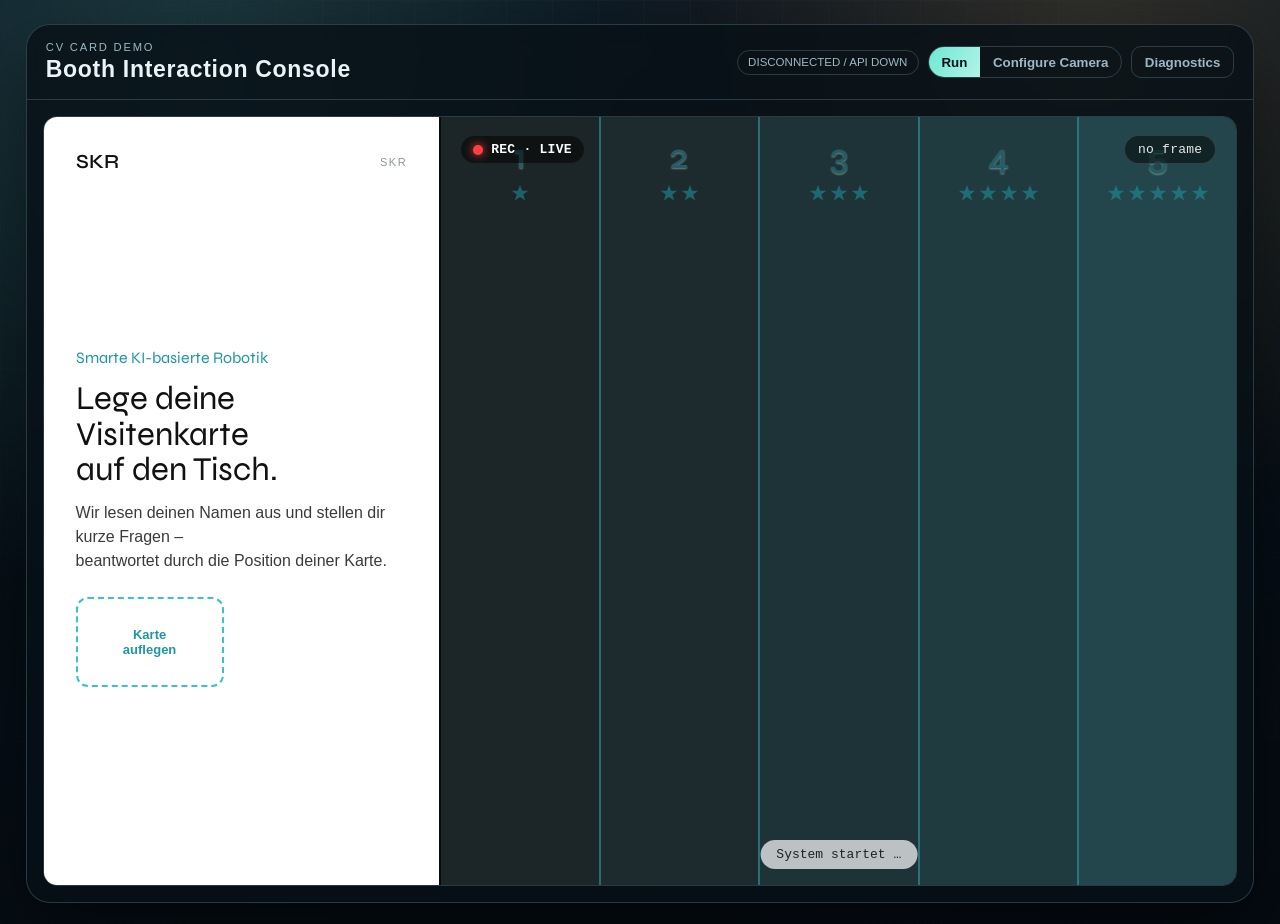
==== commit 5e0cb6ce: "fix: UI flaws with live view and cameraconfigure tab. feat: Enhance performance and enable autostart" ====
--- a/app/web/index.html
+++ b/app/web/index.html
@@ -1,9 +1,12 @@
 <!DOCTYPE html>
-<html lang="en">
+<html lang="de">
 <head>
   <meta charset="UTF-8" />
   <meta name="viewport" content="width=device-width, initial-scale=1.0" />
-  <title>CV Card Demo</title>
+  <title>SKR · Visitenkarten-Scanner</title>
+  <link rel="preconnect" href="https://fonts.googleapis.com">
+  <link rel="preconnect" href="https://fonts.gstatic.com" crossorigin>
+  <link href="https://fonts.googleapis.com/css2?family=Figtree:wght@400;500;600;700&family=Syne:wght@400;500;600;700&display=swap" rel="stylesheet">
   <link rel="stylesheet" href="styles.css" />
 </head>
 <body>
@@ -26,41 +29,81 @@
 
     <main class="main-shell">
       <section id="run-view" class="panel run-layout">
-        <article class="live-card">
-          <div class="panel-head">
-            <h2>Live Interaction</h2>
-            <span id="run-frame-age" class="age-pill">no frame</span>
-          </div>
-          <div class="live-wrap">
-            <img id="run-live-image" class="live-image" alt="Live run stream" />
-            <div id="run-countdown-overlay" class="countdown-overlay hidden">
-              <div id="run-countdown-value" class="countdown-value">--</div>
-              <p id="run-countdown-title">Hold still</p>
+        <div class="run-stage">
+
+          <!-- LINKS (1/3) — weißes Info-Panel -->
+          <div class="run-left">
+            <div class="run-brand">
+              <img src="https://www.smartekirobotik.de/logos/SKR_oSchrift_black.svg" alt="SKR"
+                   onerror="this.style.display='none';document.getElementById('run-brand-fb').style.display='inline'">
+              <span id="run-brand-fb" class="run-brand-fallback" style="display:none">SKR</span>
+              <span class="run-brand-tag">SKR</span>
+            </div>
+            <div class="run-panel-body">
+
+              <!-- IDLE -->
+              <div class="run-pv" id="run-pv-idle">
+                <div class="run-step-tag">Smarte KI-basierte Robotik</div>
+                <h2 class="run-hero">Lege deine Visitenkarte<br>auf den Tisch.</h2>
+                <p>Wir lesen deinen Namen aus und stellen dir kurze Fragen –<br>beantwortet durch die Position deiner Karte.</p>
+                <div class="run-pulse-card">Karte<br>auflegen</div>
+              </div>
+
+              <!-- GREETING -->
+              <div class="run-pv" id="run-pv-greet" style="display:none">
+                <div class="run-hi">Schön, dass du da bist</div>
+                <h2 class="run-hero">Hallo <span id="run-greet-name" class="run-accent">—</span></h2>
+                <p>Bewege deine Karte über die fünf Felder, um zu antworten –<br>1&nbsp;Stern links, 5&nbsp;Sterne rechts.</p>
+                <div class="run-mail" id="run-greet-mail"></div>
+              </div>
+
+              <!-- QUESTION -->
+              <div class="run-pv" id="run-pv-question" style="display:none">
+                <div class="run-q-progress" id="run-q-progress"></div>
+                <div class="run-step-tag" id="run-q-counter">Frage 1 von 4</div>
+                <h3 class="run-q-text" id="run-q-text">—</h3>
+                <div class="run-stars" id="run-stars"></div>
+                <div class="run-rating-row">
+                  <span class="run-rating-val" id="run-rating-val">—</span>
+                  <span class="run-rating-lbl">von 5 Sternen</span>
+                </div>
+                <div class="run-timer" id="run-timer">
+                  <div class="run-ring">
+                    <svg width="80" height="80" viewBox="0 0 72 72">
+                      <circle class="run-ring-bg" cx="36" cy="36" r="31" fill="none" stroke-width="6"></circle>
+                      <circle class="run-ring-fg" id="run-ring-fg" cx="36" cy="36" r="31" fill="none" stroke-width="6"
+                              stroke-dasharray="194.78" stroke-dashoffset="0"></circle>
+                    </svg>
+                    <div class="run-ring-num" id="run-ring-num">3</div>
+                  </div>
+                  <div class="run-timer-txt"><b>Karte ruhig halten …</b>Antwort wird gespeichert.</div>
+                </div>
+                <div class="run-saved-flash" id="run-saved-flash">✓ Antwort gespeichert</div>
+              </div>
+
+              <!-- THANKS -->
+              <div class="run-pv" id="run-pv-thanks" style="display:none">
+                <div class="run-hi">Geschafft!</div>
+                <h2 class="run-hero">Danke <span id="run-thanks-name" class="run-accent">—</span></h2>
+                <p>Lass uns gern in Kontakt bleiben.<br>Wir melden uns bei dir.</p>
+              </div>
+
             </div>
           </div>
-        </article>
 
-        <article class="question-card">
-          <p class="section-label">Questionnaire</p>
-          <h3 id="run-question-label">Place a business card to begin</h3>
-          <p id="run-message" class="status-line">System starting...</p>
-
-          <div class="score-meter">
-            <div id="run-meter-fill" class="score-meter-fill"></div>
-          </div>
-          <div class="meter-scale">
-            <span id="run-min-label">0</span>
-            <span id="run-score-value">--</span>
-            <span id="run-max-label">10</span>
+          <!-- RECHTS (2/3) — Kamera-Draufsicht -->
+          <div class="run-right">
+            <img id="run-live-image" class="run-cam-image" alt="Kamera-Live" />
+            <div class="run-sections" id="run-sections"></div>
+            <div class="run-hud">
+              <span class="run-rec"><span class="run-led"></span> REC · LIVE</span>
+              <span class="run-hud-spacer"></span>
+              <span id="run-frame-age" class="run-frame-age-chip">—</span>
+            </div>
+            <div class="run-hint" id="run-hint">Bereit – Visitenkarte auflegen.</div>
           </div>
 
-          <div class="pill-row">
-            <span class="pill">phase: <strong id="pill-phase">WAIT_FOR_MOVEMENT</strong></span>
-            <span class="pill">source: <strong id="pill-source">idle</strong></span>
-            <span class="pill">fusion: <strong id="pill-fusion">NO_TARGET</strong></span>
-            <span class="pill">conf: <strong id="pill-confidence">--</strong></span>
-          </div>
-        </article>
+        </div>
       </section>
 
       <section id="configure-view" class="panel configure-layout hidden">
--- a/app/web/styles.css
+++ b/app/web/styles.css
@@ -88,6 +88,24 @@
   text-transform: uppercase;
 }
 
+.header-status.ok {
+  color: #95f4d9;
+  border-color: rgba(110, 231, 210, 0.6);
+  background: rgba(14, 57, 49, 0.45);
+}
+
+.header-status.warn {
+  color: #ffd79c;
+  border-color: rgba(247, 190, 109, 0.6);
+  background: rgba(77, 54, 16, 0.4);
+}
+
+.header-status.error {
+  color: #ffc0b3;
+  border-color: rgba(255, 142, 122, 0.7);
+  background: rgba(87, 28, 20, 0.42);
+}
+
 .age-pill.stale {
   color: var(--danger);
   border-color: rgba(255, 142, 122, 0.55);
@@ -123,6 +141,12 @@
   border-radius: 10px;
 }
 
+.diag-btn.active {
+  color: #04212a;
+  border-color: rgba(110, 231, 210, 0.7);
+  background: linear-gradient(130deg, rgba(110, 231, 210, 0.9), rgba(177, 244, 233, 0.95));
+}
+
 .btn {
   border-radius: 10px;
   border: 1px solid rgba(110, 231, 210, 0.4);
@@ -144,9 +168,12 @@
 }
 
 .run-layout {
-  display: grid;
-  grid-template-rows: minmax(420px, 2fr) minmax(220px, 1fr);
-  gap: 0.9rem;
+  display: block;
+  height: calc(100vh - 130px);
+  min-height: 420px;
+  padding: 0;
+  background: transparent;
+  border: none;
 }
 
 .configure-layout {
@@ -225,6 +252,72 @@
   color: #cfdee8;
 }
 
+.session-meta {
+  display: grid;
+  grid-template-columns: repeat(3, minmax(0, 1fr));
+  gap: 0.55rem;
+  margin-bottom: 0.75rem;
+}
+
+.meta-item,
+.question-progress {
+  border: 1px solid rgba(157, 184, 197, 0.18);
+  border-radius: 12px;
+  background: rgba(5, 11, 18, 0.42);
+}
+
+.meta-item {
+  padding: 0.55rem 0.6rem;
+  min-width: 0;
+}
+
+.meta-item span,
+.question-progress-head span {
+  display: block;
+  color: var(--muted);
+  font-size: 0.72rem;
+  text-transform: uppercase;
+  letter-spacing: 0.08em;
+}
+
+.meta-item strong,
+.question-progress-head strong {
+  display: block;
+  margin-top: 0.2rem;
+  font-size: 0.88rem;
+  color: var(--text);
+  overflow: hidden;
+  text-overflow: ellipsis;
+}
+
+.question-progress {
+  padding: 0.55rem 0.6rem 0.65rem;
+  margin-bottom: 0.8rem;
+}
+
+.question-progress-head {
+  display: flex;
+  justify-content: space-between;
+  gap: 0.5rem;
+  align-items: baseline;
+}
+
+.question-progress-track {
+  margin-top: 0.45rem;
+  height: 10px;
+  border-radius: 999px;
+  overflow: hidden;
+  background: rgba(157, 184, 197, 0.12);
+  border: 1px solid rgba(157, 184, 197, 0.15);
+}
+
+.question-progress-fill {
+  width: 0;
+  height: 100%;
+  background: linear-gradient(90deg, var(--accent-2), var(--accent));
+  transition: width 160ms linear;
+}
+
 .score-meter {
   height: 30px;
   border-radius: 999px;
@@ -301,6 +394,17 @@
 .control-row input[type="range"] {
   width: 100%;
   margin-top: 0.45rem;
+}
+
+.control-row-auto {
+  margin-top: 0.45rem;
+  display: inline-flex;
+  align-items: center;
+  gap: 0.4rem;
+  color: var(--muted);
+  font-size: 0.78rem;
+  text-transform: uppercase;
+  letter-spacing: 0.06em;
 }
 
 .control-actions {
@@ -396,6 +500,10 @@
     align-items: flex-start;
   }
 
+  .session-meta {
+    grid-template-columns: 1fr;
+  }
+
   .header-actions {
     width: 100%;
     justify-content: flex-start;
@@ -405,3 +513,447 @@
     min-height: 220px;
   }
 }
+
+/* ================================================================
+   RUN-TAB BOOTH LAYOUT — 2-Panel (1/3 weiß + 2/3 Kamera)
+   ================================================================ */
+
+:root {
+  --skr-blue: #39c1cd;
+  --skr-blue-deep: #1f96a3;
+  --skr-grey-2: #e3e6e7;
+  --skr-grey-3: #8d9396;
+  --skr-ink: #111;
+  --skr-head: "Syne", "Figtree", "Sora", Helvetica, Arial, sans-serif;
+  --skr-mono: "SF Mono", ui-monospace, "Roboto Mono", Menlo, Consolas, monospace;
+}
+
+.run-stage {
+  display: flex;
+  height: 100%;
+  border-radius: 14px;
+  overflow: hidden;
+  border: 1px solid var(--line);
+}
+
+/* --- LEFT PANEL --- */
+
+.run-left {
+  flex: 0 0 33.333%;
+  background: #fff;
+  color: var(--skr-ink);
+  display: flex;
+  flex-direction: column;
+  padding: 32px 32px 28px;
+  border-right: 2px solid #0a0a0a;
+  min-width: 0;
+  overflow-y: auto;
+}
+
+.run-brand {
+  display: flex;
+  align-items: center;
+  gap: 12px;
+  margin-bottom: 4px;
+  flex-shrink: 0;
+}
+
+.run-brand img {
+  height: 34px;
+  display: block;
+}
+
+.run-brand-fallback {
+  font-family: var(--skr-head);
+  font-weight: 600;
+  font-size: 20px;
+  letter-spacing: .02em;
+  color: var(--skr-ink);
+}
+
+.run-brand-tag {
+  margin-left: auto;
+  font-size: 11px;
+  letter-spacing: .14em;
+  text-transform: uppercase;
+  color: var(--skr-grey-3);
+}
+
+.run-panel-body {
+  flex: 1;
+  display: flex;
+  flex-direction: column;
+  justify-content: center;
+  min-height: 0;
+}
+
+.run-pv {
+  min-height: 0;
+}
+
+.run-step-tag {
+  font-family: var(--skr-head);
+  font-size: 16px;
+  color: var(--skr-blue-deep);
+  margin-bottom: 14px;
+  font-weight: 400;
+}
+
+.run-hero {
+  font-family: var(--skr-head);
+  font-size: clamp(26px, 2.6vw, 42px);
+  line-height: 1.06;
+  font-weight: 400;
+  margin: 0 0 14px;
+  color: var(--skr-ink);
+}
+
+.run-accent {
+  color: var(--skr-blue-deep);
+}
+
+.run-hi {
+  font-size: 16px;
+  color: var(--skr-grey-3);
+  margin-bottom: 8px;
+}
+
+.run-pv p {
+  font-size: 16px;
+  line-height: 1.5;
+  color: #3a3a3a;
+  margin: 0;
+}
+
+.run-pulse-card {
+  margin-top: 24px;
+  width: 148px;
+  height: 90px;
+  border: 2px dashed var(--skr-blue);
+  border-radius: 12px;
+  display: flex;
+  align-items: center;
+  justify-content: center;
+  color: var(--skr-blue-deep);
+  font-size: 13px;
+  font-weight: 600;
+  text-align: center;
+  animation: run-bob 2.2s ease-in-out infinite;
+}
+
+@keyframes run-bob {
+  0%, 100% { transform: translateY(0); }
+  50% { transform: translateY(-7px); }
+}
+
+.run-mail {
+  font-family: var(--skr-mono);
+  font-size: 13px;
+  color: var(--skr-grey-3);
+  margin-top: 22px;
+  border-top: 2px solid var(--skr-grey-2);
+  padding-top: 14px;
+}
+
+/* Question progress dots */
+.run-q-progress {
+  display: flex;
+  gap: 9px;
+  margin-bottom: 24px;
+}
+
+.run-q-dot {
+  flex: 1;
+  height: 7px;
+  border-radius: 4px;
+  background: var(--skr-grey-2);
+}
+
+.run-q-dot.done { background: var(--skr-blue); }
+.run-q-dot.active {
+  background: linear-gradient(90deg, var(--skr-blue) 50%, var(--skr-grey-2) 50%);
+}
+
+.run-q-text {
+  font-family: var(--skr-head);
+  font-size: clamp(18px, 2vw, 30px);
+  line-height: 1.22;
+  font-weight: 400;
+  margin: 0 0 22px;
+  color: var(--skr-ink);
+  min-height: 70px;
+}
+
+.run-stars {
+  display: flex;
+  gap: 9px;
+  margin-bottom: 12px;
+}
+
+.run-star {
+  width: 44px;
+  height: 44px;
+  flex: 0 0 auto;
+}
+
+.run-star svg { width: 100%; height: 100%; display: block; }
+.run-star path { fill: #fff; stroke: #c3c9cb; stroke-width: 6; }
+.run-star.on path { fill: var(--skr-blue); stroke: var(--skr-blue); }
+
+.run-rating-row {
+  display: flex;
+  align-items: baseline;
+  gap: 11px;
+  margin-bottom: 4px;
+}
+
+.run-rating-val {
+  font-family: var(--skr-head);
+  font-size: 44px;
+  font-weight: 500;
+  color: var(--skr-blue-deep);
+  line-height: 1;
+}
+
+.run-rating-lbl {
+  font-size: 16px;
+  color: var(--skr-grey-3);
+}
+
+/* Timer ring */
+.run-timer {
+  margin-top: 22px;
+  display: flex;
+  align-items: center;
+  gap: 16px;
+  height: 84px;
+  opacity: 0;
+  transition: opacity .25s;
+}
+
+.run-timer.show { opacity: 1; }
+
+.run-ring {
+  position: relative;
+  width: 76px;
+  height: 76px;
+  flex: 0 0 auto;
+}
+
+.run-ring svg { transform: rotate(-90deg); }
+.run-ring-bg { stroke: var(--skr-grey-2); }
+.run-ring-fg {
+  stroke: var(--skr-blue);
+  stroke-linecap: round;
+  transition: stroke-dashoffset .08s linear;
+}
+
+.run-ring-num {
+  position: absolute;
+  inset: 0;
+  display: flex;
+  align-items: center;
+  justify-content: center;
+  font-family: var(--skr-head);
+  font-size: 26px;
+  font-weight: 500;
+  color: var(--skr-blue-deep);
+}
+
+.run-timer-txt {
+  font-size: 16px;
+  color: #3a3a3a;
+  line-height: 1.4;
+}
+
+.run-timer-txt b {
+  display: block;
+  font-size: 18px;
+  color: var(--skr-ink);
+}
+
+.run-saved-flash {
+  margin-top: 16px;
+  font-size: 19px;
+  font-weight: 700;
+  color: var(--skr-blue-deep);
+  opacity: 0;
+  transform: translateY(6px);
+  transition: opacity .3s, transform .3s;
+}
+
+.run-saved-flash.show {
+  opacity: 1;
+  transform: none;
+}
+
+/* --- RIGHT PANEL --- */
+
+.run-right {
+  flex: 1;
+  position: relative;
+  overflow: hidden;
+  background: #1a1c1e;
+  min-width: 0;
+}
+
+.run-cam-image {
+  position: absolute;
+  inset: 0;
+  width: 100%;
+  height: 100%;
+  object-fit: cover;
+}
+
+/* 5 Bewertungs-Sektionen als Overlay */
+.run-sections {
+  position: absolute;
+  inset: 0;
+  display: flex;
+  pointer-events: none;
+  z-index: 5;
+}
+
+.run-section {
+  flex: 1;
+  position: relative;
+  border-right: 2px solid rgba(57, 193, 205, .45);
+  display: flex;
+  flex-direction: column;
+  align-items: center;
+  padding-top: 22px;
+  transition: background .15s;
+}
+
+.run-section:last-child { border-right: 0; }
+.run-section:nth-child(1) { background: rgba(57,193,205,.05); }
+.run-section:nth-child(2) { background: rgba(57,193,205,.09); }
+.run-section:nth-child(3) { background: rgba(57,193,205,.14); }
+.run-section:nth-child(4) { background: rgba(57,193,205,.19); }
+.run-section:nth-child(5) { background: rgba(57,193,205,.25); }
+.run-section.active { background: rgba(57,193,205,.42) !important; }
+
+.run-section-num {
+  font-family: var(--skr-head);
+  font-weight: 500;
+  font-size: 36px;
+  color: #235e66;
+  line-height: 1;
+  text-shadow: 0 1px 2px rgba(255,255,255,.4);
+}
+
+.run-section.active .run-section-num { color: #0a5560; }
+
+.run-section-stars {
+  display: flex;
+  gap: 3px;
+  margin-top: 9px;
+}
+
+.run-section-stars svg { width: 18px; height: 18px; display: block; }
+.run-section-stars path { fill: rgba(31,150,163,.55); stroke: none; }
+.run-section.active .run-section-stars path { fill: var(--skr-blue-deep); }
+
+.run-section-ring {
+  position: absolute;
+  inset: 6px;
+  border: 3px solid var(--skr-blue);
+  border-radius: 7px;
+  opacity: 0;
+  box-shadow: 0 0 18px rgba(57,193,205,.45);
+  transition: opacity .15s;
+  pointer-events: none;
+}
+
+.run-section.active .run-section-ring { opacity: 1; }
+
+/* HUD */
+.run-hud {
+  position: absolute;
+  top: 18px;
+  left: 20px;
+  right: 20px;
+  display: flex;
+  align-items: center;
+  gap: 10px;
+  font-family: var(--skr-mono);
+  font-size: 13px;
+  letter-spacing: .02em;
+  z-index: 11;
+}
+
+.run-rec {
+  display: flex;
+  align-items: center;
+  gap: 8px;
+  color: #fff;
+  font-weight: 700;
+  background: rgba(0,0,0,.5);
+  padding: 6px 12px;
+  border-radius: 20px;
+}
+
+.run-led {
+  width: 10px;
+  height: 10px;
+  border-radius: 50%;
+  background: #ff4040;
+  box-shadow: 0 0 10px #ff4040;
+  animation: run-blink 1.3s infinite;
+}
+
+@keyframes run-blink {
+  0%, 100% { opacity: 1; }
+  50% { opacity: .2; }
+}
+
+.run-hud-spacer { flex: 1; }
+
+.run-chip {
+  background: rgba(0,0,0,.5);
+  border: 1px solid rgba(255,255,255,.14);
+  border-radius: 20px;
+  padding: 6px 13px;
+  color: #e7e9eb;
+}
+
+.run-chip b { color: var(--skr-blue); }
+
+.run-frame-age-chip {
+  background: rgba(0,0,0,.5);
+  border: 1px solid rgba(255,255,255,.14);
+  border-radius: 20px;
+  padding: 6px 13px;
+  color: #e7e9eb;
+  font-family: var(--skr-mono);
+  font-size: 13px;
+}
+
+.run-frame-age-chip.stale {
+  color: #ff8e7a;
+  border-color: rgba(255,142,122,.5);
+}
+
+/* Hint bar */
+.run-hint {
+  position: absolute;
+  bottom: 16px;
+  left: 50%;
+  transform: translateX(-50%);
+  z-index: 11;
+  font-family: var(--skr-mono);
+  font-size: 13px;
+  color: #1e2426;
+  background: rgba(255,255,255,.70);
+  padding: 7px 16px;
+  border-radius: 18px;
+  white-space: nowrap;
+  max-width: 88%;
+  overflow: hidden;
+  text-overflow: ellipsis;
+}
+
+@media (max-width: 900px) {
+  .run-left { padding: 20px 18px; }
+  .run-layout { height: calc(100vh - 110px); min-height: 360px; }
+}
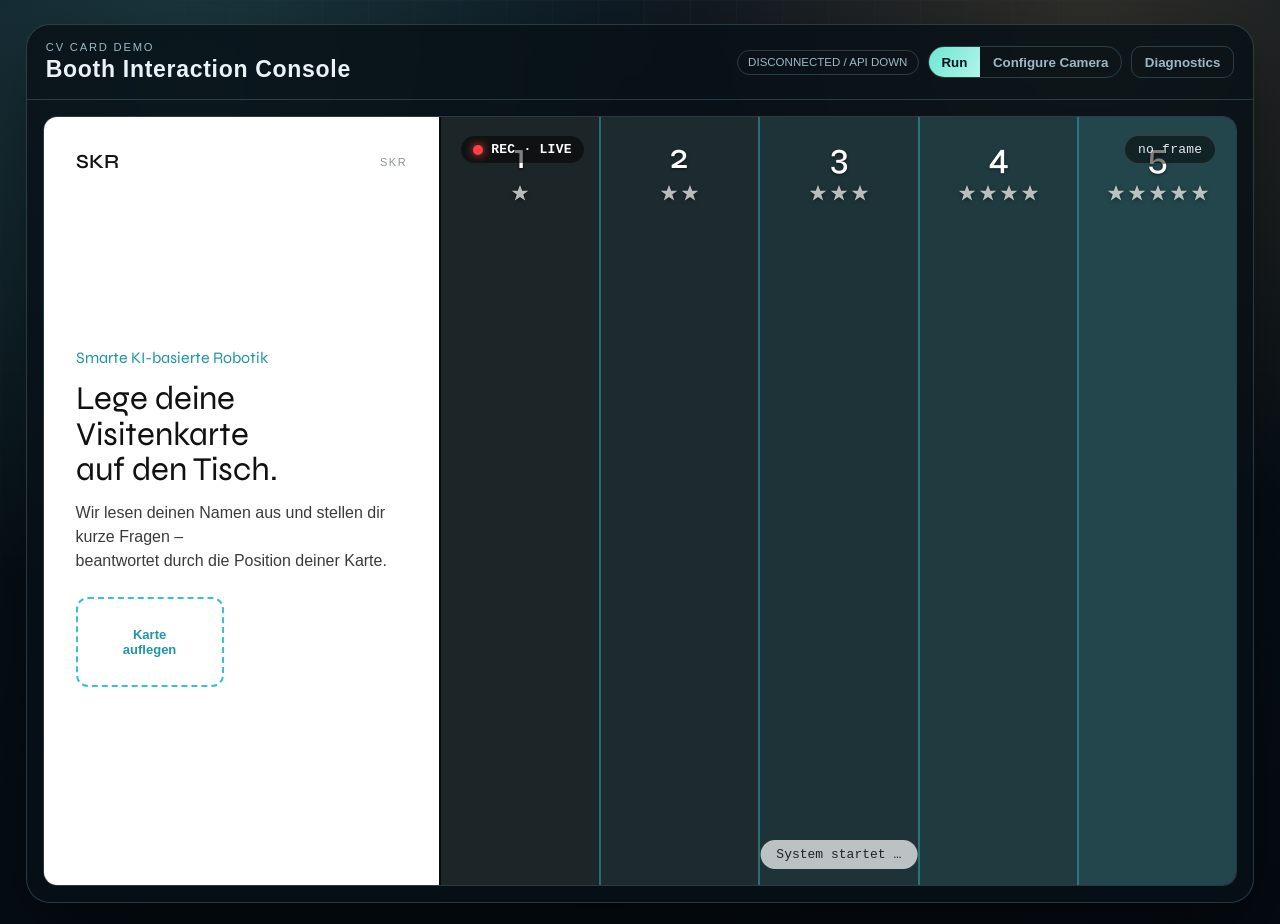
==== commit 85b4be60: "fix: show visitor name for the whole session + remove debug overlay + white ladder Primary: the visi" ====
--- a/app/web/index.html
+++ b/app/web/index.html
@@ -59,6 +59,7 @@
 
               <!-- QUESTION -->
               <div class="run-pv" id="run-pv-question" style="display:none">
+                <div class="run-q-greeting" id="run-q-greeting" style="display:none">Hallo <span id="run-q-name" class="run-accent">—</span></div>
                 <div class="run-q-progress" id="run-q-progress"></div>
                 <div class="run-step-tag" id="run-q-counter">Frage 1 von 4</div>
                 <h3 class="run-q-text" id="run-q-text">—</h3>
--- a/app/web/styles.css
+++ b/app/web/styles.css
@@ -599,6 +599,15 @@
   font-weight: 400;
 }
 
+/* Persistent visitor greeting shown above every question for the whole session. */
+.run-q-greeting {
+  font-family: var(--skr-head);
+  font-size: 20px;
+  font-weight: 400;
+  color: var(--skr-ink);
+  margin-bottom: 10px;
+}
+
 .run-hero {
   font-family: var(--skr-head);
   font-size: clamp(26px, 2.6vw, 42px);
@@ -837,12 +846,12 @@
   font-family: var(--skr-head);
   font-weight: 500;
   font-size: 36px;
-  color: #235e66;
+  color: #fff;
   line-height: 1;
-  text-shadow: 0 1px 2px rgba(255,255,255,.4);
-}
-
-.run-section.active .run-section-num { color: #0a5560; }
+  text-shadow: 0 1px 3px rgba(0,0,0,.6);
+}
+
+.run-section.active .run-section-num { color: #fff; }
 
 .run-section-stars {
   display: flex;
@@ -850,9 +859,10 @@
   margin-top: 9px;
 }
 
-.run-section-stars svg { width: 18px; height: 18px; display: block; }
-.run-section-stars path { fill: rgba(31,150,163,.55); stroke: none; }
-.run-section.active .run-section-stars path { fill: var(--skr-blue-deep); }
+.run-section-stars svg { width: 18px; height: 18px; display: block;
+  filter: drop-shadow(0 1px 2px rgba(0,0,0,.6)); }
+.run-section-stars path { fill: rgba(255,255,255,.7); stroke: none; }
+.run-section.active .run-section-stars path { fill: #fff; }
 
 .run-section-ring {
   position: absolute;
